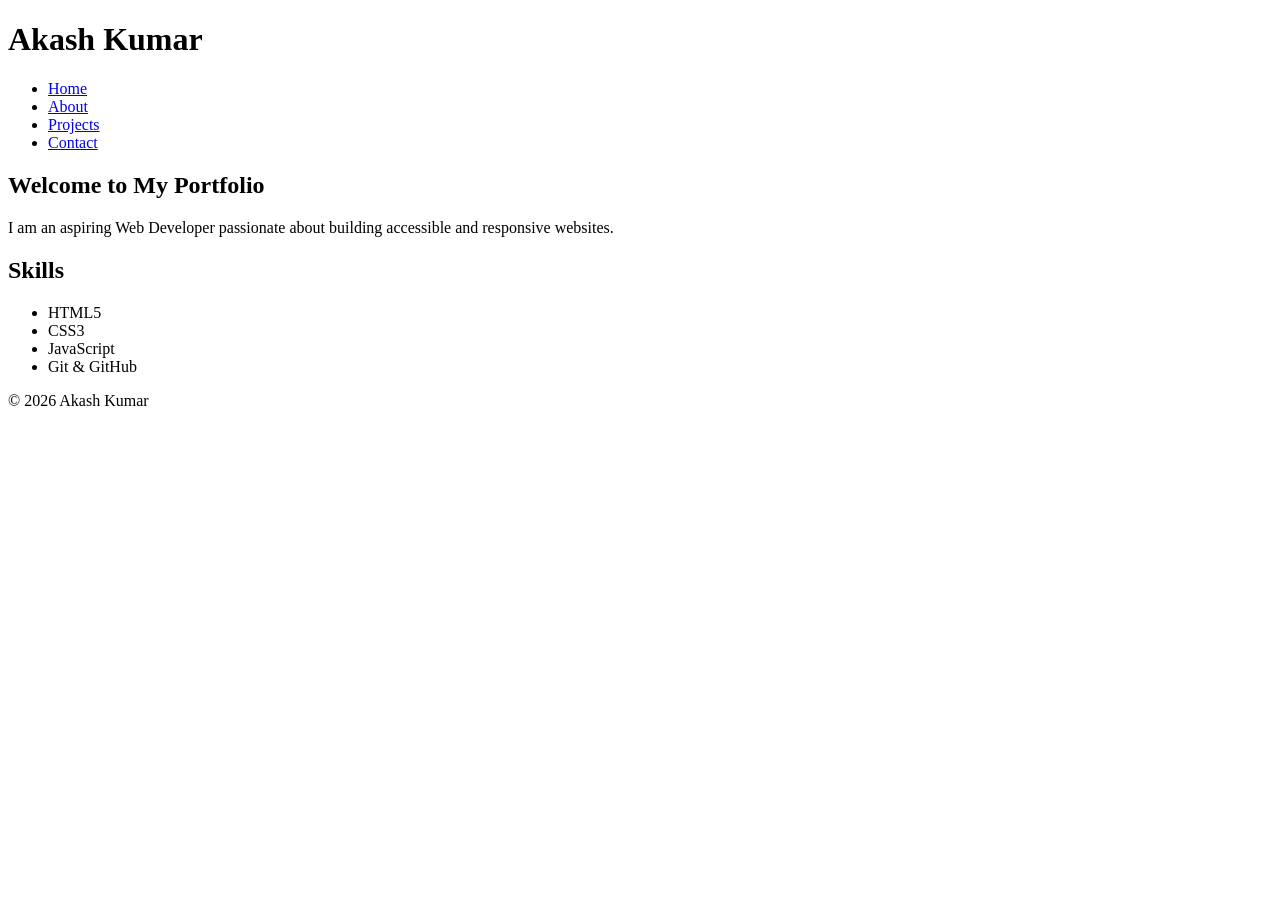
==== index.html @ 490fe960 "Add files via upload" ====
<!DOCTYPE html>
<html lang="en">

<head>
    <meta charset="UTF-8">
    <meta name="viewport" content="width=device-width, initial-scale=1.0">

    <title>Akash Kumar | Web Developer Portfolio</title>

    <meta name="description"
        content="Personal portfolio of Akash Kumar, aspiring Web Developer showcasing projects and skills.">

    <meta name="keywords"
        content="Web Developer, HTML, CSS, JavaScript, Portfolio">

    <meta name="author" content="Akash Kumar">

    <link rel="stylesheet" href="css/style.css">
</head>

<body>

<header>

    <h1>Akash Kumar</h1>

    <nav aria-label="Main Navigation">

        <ul>
            <li><a href="index.html" aria-current="page">Home</a></li>
            <li><a href="about.html">About</a></li>
            <li><a href="projects.html">Projects</a></li>
            <li><a href="contact.html">Contact</a></li>
        </ul>

    </nav>

</header>

<main>

<section aria-labelledby="hero-heading">

<h2 id="hero-heading">Welcome to My Portfolio</h2>

<p>
I am an aspiring Web Developer passionate about building accessible and responsive websites.
</p>

</section>

<section aria-labelledby="skills-heading">

<h2 id="skills-heading">Skills</h2>

<ul>
<li>HTML5</li>
<li>CSS3</li>
<li>JavaScript</li>
<li>Git & GitHub</li>
</ul>

</section>

</main>

<footer>

<p>&copy; 2026 Akash Kumar</p>

</footer>

</body>
</html>
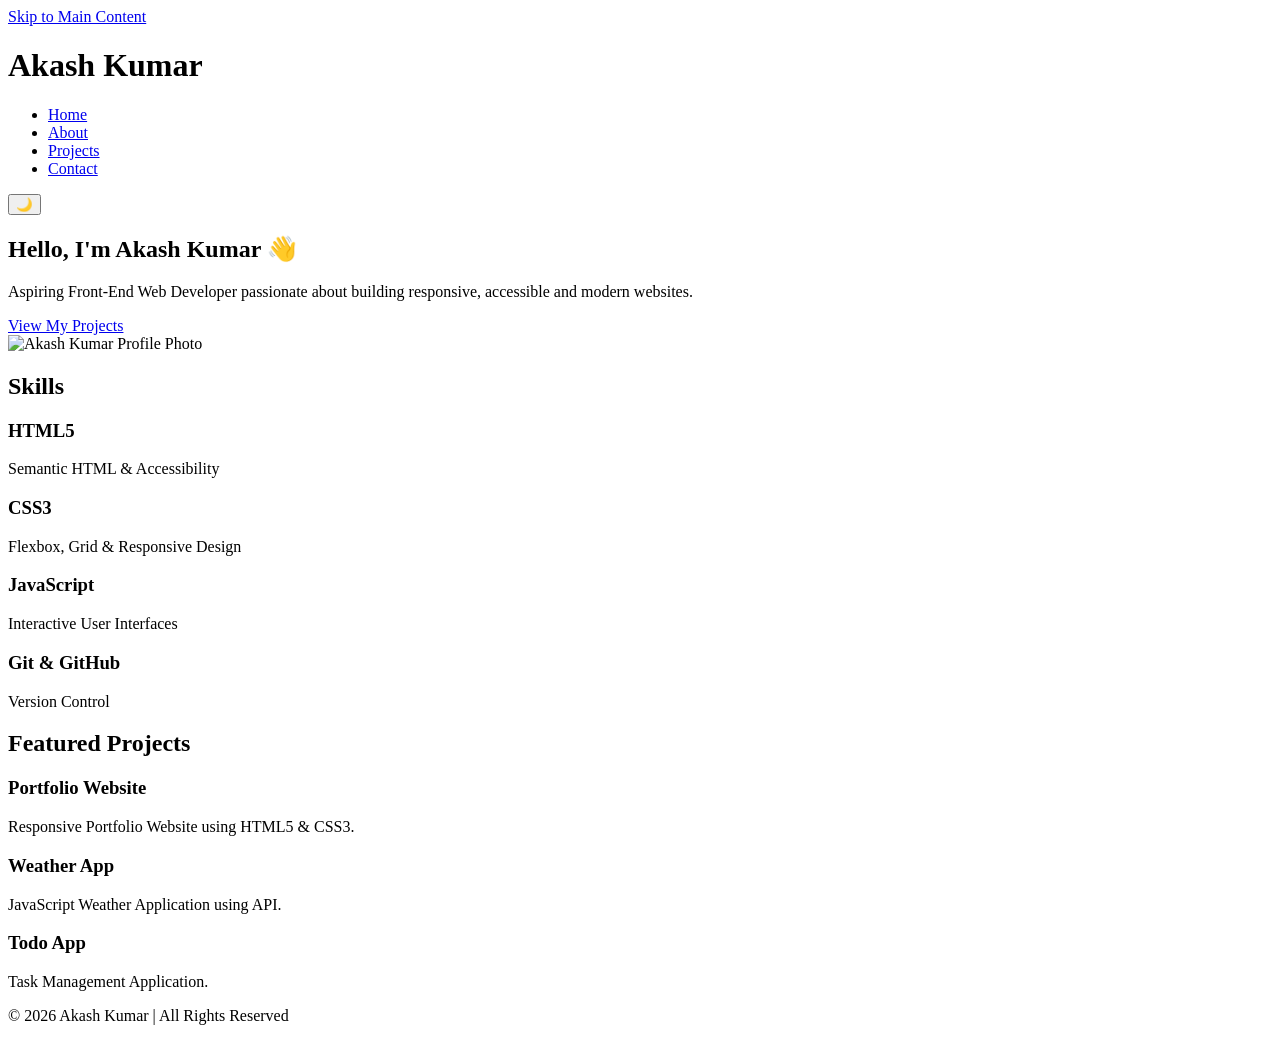
==== commit 142029a6: "Update index.html" ====
--- a/index.html
+++ b/index.html
@@ -1,74 +1,197 @@
 <!DOCTYPE html>
 <html lang="en">
-
 <head>
+    <!-- SEO Meta Tags -->
     <meta charset="UTF-8">
     <meta name="viewport" content="width=device-width, initial-scale=1.0">
-
-    <title>Akash Kumar | Web Developer Portfolio</title>
-
-    <meta name="description"
-        content="Personal portfolio of Akash Kumar, aspiring Web Developer showcasing projects and skills.">
-
-    <meta name="keywords"
-        content="Web Developer, HTML, CSS, JavaScript, Portfolio">
-
+    <meta name="description" content="Akash Kumar - Web Developer Portfolio">
+    <meta name="keywords" content="Portfolio, HTML5, CSS3, JavaScript, Web Developer">
     <meta name="author" content="Akash Kumar">
 
+    <title>Akash Kumar | Portfolio</title>
+
     <link rel="stylesheet" href="css/style.css">
+    <link rel="stylesheet" href="css/responsive.css">
 </head>
 
 <body>
 
+<a class="skip-link" href="#main-content">Skip to Main Content</a>
+
 <header>
 
-    <h1>Akash Kumar</h1>
+    <div class="container">
 
-    <nav aria-label="Main Navigation">
+        <h1 class="logo">Akash Kumar</h1>
 
-        <ul>
-            <li><a href="index.html" aria-current="page">Home</a></li>
-            <li><a href="about.html">About</a></li>
-            <li><a href="projects.html">Projects</a></li>
-            <li><a href="contact.html">Contact</a></li>
-        </ul>
+        <nav aria-label="Main Navigation">
 
-    </nav>
+            <ul class="nav-links">
+
+                <li><a href="index.html" aria-current="page">Home</a></li>
+
+                <li><a href="about.html">About</a></li>
+
+                <li><a href="projects.html">Projects</a></li>
+
+                <li><a href="contact.html">Contact</a></li>
+
+            </ul>
+
+        </nav>
+
+        <button
+        id="theme-toggle"
+        aria-label="Toggle Dark Mode">
+            🌙
+        </button>
+
+    </div>
 
 </header>
 
-<main>
+<main id="main-content">
 
-<section aria-labelledby="hero-heading">
+    <!-- HERO -->
 
-<h2 id="hero-heading">Welcome to My Portfolio</h2>
+    <section class="hero">
 
-<p>
-I am an aspiring Web Developer passionate about building accessible and responsive websites.
-</p>
+        <div class="hero-content">
 
-</section>
+            <h2>Hello, I'm Akash Kumar 👋</h2>
 
-<section aria-labelledby="skills-heading">
+            <p>
 
-<h2 id="skills-heading">Skills</h2>
+                Aspiring Front-End Web Developer passionate about building
+                responsive, accessible and modern websites.
 
-<ul>
-<li>HTML5</li>
-<li>CSS3</li>
-<li>JavaScript</li>
-<li>Git & GitHub</li>
-</ul>
+            </p>
 
-</section>
+            <a href="projects.html" class="btn">
+
+                View My Projects
+
+            </a>
+
+        </div>
+
+        <div class="hero-image">
+
+            <img
+            src="images/profile.jpg"
+            alt="Akash Kumar Profile Photo">
+
+        </div>
+
+    </section>
+
+    <!-- SKILLS -->
+
+    <section>
+
+        <h2>Skills</h2>
+
+        <div class="card-grid">
+
+            <article class="card">
+
+                <h3>HTML5</h3>
+
+                <p>
+                    Semantic HTML & Accessibility
+                </p>
+
+            </article>
+
+            <article class="card">
+
+                <h3>CSS3</h3>
+
+                <p>
+                    Flexbox, Grid & Responsive Design
+                </p>
+
+            </article>
+
+            <article class="card">
+
+                <h3>JavaScript</h3>
+
+                <p>
+                    Interactive User Interfaces
+                </p>
+
+            </article>
+
+            <article class="card">
+
+                <h3>Git & GitHub</h3>
+
+                <p>
+                    Version Control
+                </p>
+
+            </article>
+
+        </div>
+
+    </section>
+
+    <!-- FEATURED PROJECTS -->
+
+    <section>
+
+        <h2>Featured Projects</h2>
+
+        <div class="card-grid">
+
+            <article class="card">
+
+                <h3>Portfolio Website</h3>
+
+                <p>
+                    Responsive Portfolio Website using HTML5 & CSS3.
+                </p>
+
+            </article>
+
+            <article class="card">
+
+                <h3>Weather App</h3>
+
+                <p>
+                    JavaScript Weather Application using API.
+                </p>
+
+            </article>
+
+            <article class="card">
+
+                <h3>Todo App</h3>
+
+                <p>
+                    Task Management Application.
+                </p>
+
+            </article>
+
+        </div>
+
+    </section>
 
 </main>
 
 <footer>
 
-<p>&copy; 2026 Akash Kumar</p>
+    <p>
+
+        © 2026 Akash Kumar | All Rights Reserved
+
+    </p>
 
 </footer>
 
+<script src="js/theme.js"></script>
+
 </body>
-</html>+</html>
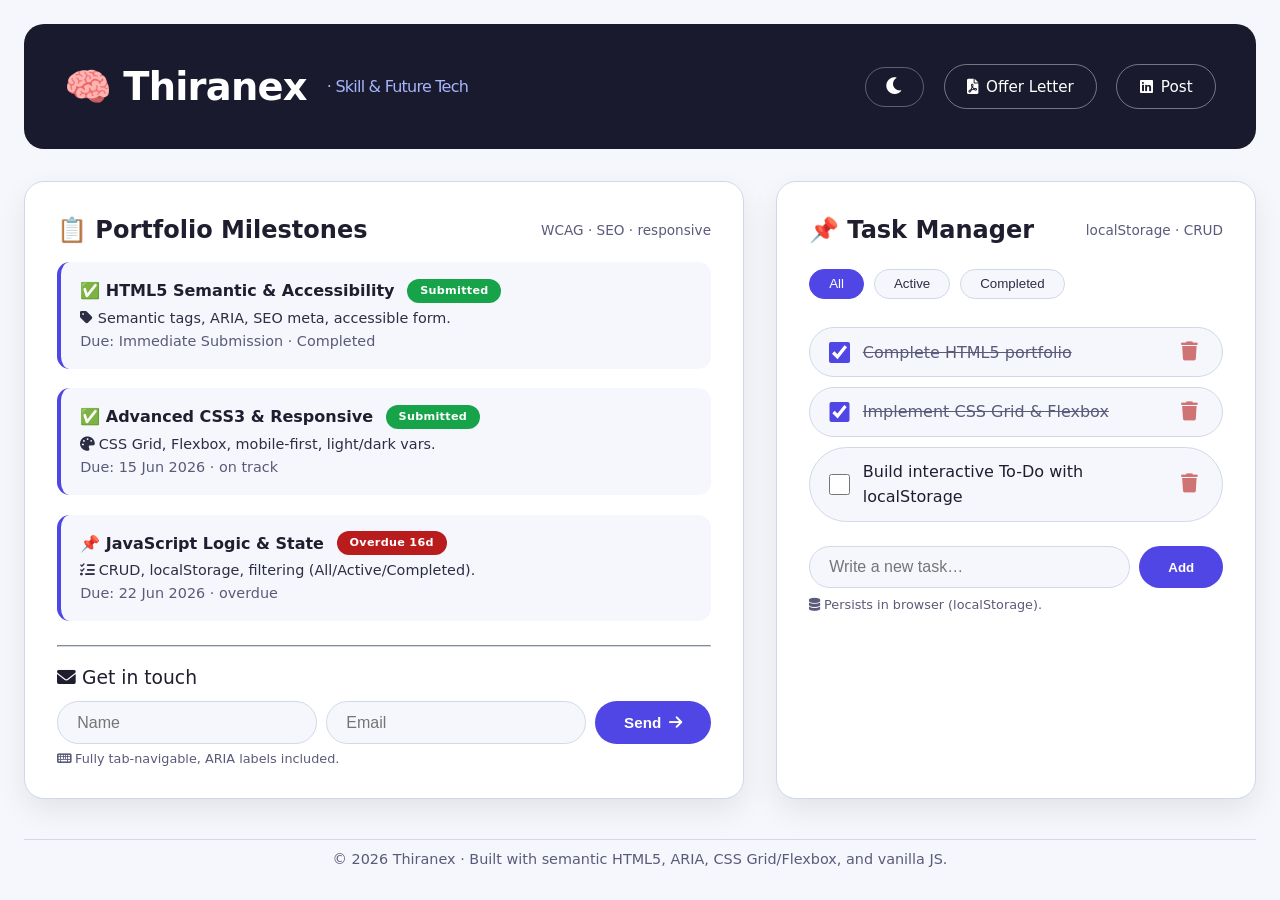
==== commit 8cfede88: "Update index.html" ====
--- a/index.html
+++ b/index.html
@@ -1,197 +1,668 @@
 <!DOCTYPE html>
 <html lang="en">
 <head>
-    <!-- SEO Meta Tags -->
-    <meta charset="UTF-8">
-    <meta name="viewport" content="width=device-width, initial-scale=1.0">
-    <meta name="description" content="Akash Kumar - Web Developer Portfolio">
-    <meta name="keywords" content="Portfolio, HTML5, CSS3, JavaScript, Web Developer">
-    <meta name="author" content="Akash Kumar">
-
-    <title>Akash Kumar | Portfolio</title>
-
-    <link rel="stylesheet" href="css/style.css">
-    <link rel="stylesheet" href="css/responsive.css">
+  <meta charset="UTF-8">
+  <meta name="viewport" content="width=device-width, initial-scale=1.0">
+  <title>Thiranex · Portfolio & Task Manager</title>
+  
+  <!-- SEO & Accessibility Meta -->
+  <meta name="description" content="Full-stack portfolio & task manager built for Thiranex internship. Semantic HTML5, WCAG accessible, responsive CSS3, and interactive JS with localStorage.">
+  <meta name="theme-color" content="#1a1a2e">
+  <link rel="icon" href="data:image/svg+xml,<svg xmlns='http://www.w3.org/2000/svg' viewBox='0 0 100 100'><text y='.9em' font-size='90'>🧠</text></svg>">
+  
+  <!-- Font & Icons (optional but clean) -->
+  <link rel="stylesheet" href="https://cdnjs.cloudflare.com/ajax/libs/font-awesome/6.0.0-beta3/css/all.min.css">
+  
+  <style>
+    /* ---------- CSS Variables (light/dark) ---------- */
+    :root {
+      --bg-page: #f5f7fc;
+      --bg-card: #ffffff;
+      --bg-header: #1a1a2e;
+      --text-primary: #1e1e2f;
+      --text-secondary: #2d2d44;
+      --text-muted: #5a5a7a;
+      --accent: #4f46e5;
+      --accent-soft: #e0e7ff;
+      --border: #d1d9e6;
+      --shadow: 0 12px 30px rgba(0,0,0,0.08);
+      --radius: 1.25rem;
+      --transition: 0.25s ease;
+      --font: 'Segoe UI', system-ui, -apple-system, sans-serif;
+    }
+
+    [data-theme="dark"] {
+      --bg-page: #0f0f1a;
+      --bg-card: #1b1b2e;
+      --bg-header: #0b0b16;
+      --text-primary: #ececf5;
+      --text-secondary: #c8c8e0;
+      --text-muted: #9898b8;
+      --accent: #7c7aff;
+      --accent-soft: #2d2d5e;
+      --border: #3a3a5a;
+      --shadow: 0 12px 30px rgba(0,0,0,0.6);
+    }
+
+    /* ---------- Reset & Base ---------- */
+    * {
+      margin: 0;
+      padding: 0;
+      box-sizing: border-box;
+    }
+    body {
+      font-family: var(--font);
+      background: var(--bg-page);
+      color: var(--text-primary);
+      line-height: 1.6;
+      padding: 1.5rem;
+      transition: background var(--transition), color var(--transition);
+      min-height: 100vh;
+      display: flex;
+      flex-direction: column;
+      align-items: center;
+    }
+
+    /* ---------- Layout Grid (CSS Grid) ---------- */
+    .app-wrapper {
+      max-width: 1300px;
+      width: 100%;
+      display: grid;
+      grid-template-columns: 1fr;
+      gap: 2rem;
+      animation: fadeIn 0.6s ease;
+    }
+
+    @media (min-width: 900px) {
+      .app-wrapper {
+        grid-template-columns: 3fr 2fr;
+      }
+    }
+
+    /* ---------- Cards ---------- */
+    .card {
+      background: var(--bg-card);
+      border-radius: var(--radius);
+      padding: 1.8rem 2rem;
+      box-shadow: var(--shadow);
+      border: 1px solid var(--border);
+      transition: background var(--transition), border var(--transition), box-shadow var(--transition);
+    }
+
+    /* ---------- Header / Hero ---------- */
+    .hero {
+      grid-column: 1 / -1;
+      background: var(--bg-header);
+      color: white;
+      border-radius: var(--radius);
+      padding: 2rem 2.5rem;
+      display: flex;
+      flex-wrap: wrap;
+      justify-content: space-between;
+      align-items: center;
+      border: none;
+    }
+    .hero h1 {
+      font-size: 2.4rem;
+      font-weight: 600;
+      letter-spacing: -0.02em;
+      display: flex;
+      align-items: center;
+      gap: 0.75rem;
+    }
+    .hero h1 small {
+      font-size: 1rem;
+      font-weight: 400;
+      color: #a5b4fc;
+      margin-left: 0.5rem;
+    }
+    .hero-actions {
+      display: flex;
+      gap: 1.2rem;
+      align-items: center;
+      flex-wrap: wrap;
+    }
+    .btn {
+      background: var(--accent);
+      border: none;
+      color: white;
+      padding: 0.6rem 1.4rem;
+      border-radius: 3rem;
+      font-weight: 500;
+      cursor: pointer;
+      transition: 0.2s;
+      display: inline-flex;
+      align-items: center;
+      gap: 0.5rem;
+      border: 1px solid transparent;
+      font-size: 0.95rem;
+      text-decoration: none;
+    }
+    .btn-outline {
+      background: transparent;
+      border-color: rgba(255,255,255,0.4);
+      color: white;
+    }
+    .btn-outline:hover {
+      background: rgba(255,255,255,0.08);
+      border-color: white;
+    }
+    .btn:hover {
+      transform: scale(1.02);
+      filter: brightness(1.1);
+    }
+    .btn-dark-toggle {
+      background: transparent;
+      border: 1px solid rgba(255,255,255,0.3);
+      color: white;
+      border-radius: 3rem;
+      padding: 0.5rem 1.2rem;
+      font-size: 1.2rem;
+      cursor: pointer;
+      transition: 0.2s;
+    }
+    .btn-dark-toggle:hover {
+      background: rgba(255,255,255,0.1);
+    }
+
+    /* ---------- Task list (semantic) ---------- */
+    .task-filters {
+      display: flex;
+      gap: 0.6rem;
+      flex-wrap: wrap;
+      margin: 1.2rem 0 1.8rem 0;
+    }
+    .task-filters button {
+      background: var(--bg-page);
+      border: 1px solid var(--border);
+      padding: 0.4rem 1.2rem;
+      border-radius: 3rem;
+      font-weight: 500;
+      cursor: pointer;
+      color: var(--text-secondary);
+      transition: 0.15s;
+    }
+    .task-filters button.active {
+      background: var(--accent);
+      color: white;
+      border-color: var(--accent);
+    }
+    .task-filters button:focus-visible {
+      outline: 3px solid var(--accent);
+      outline-offset: 2px;
+    }
+
+    .task-list {
+      list-style: none;
+      padding: 0;
+      margin: 0 0 1.5rem 0;
+      display: flex;
+      flex-direction: column;
+      gap: 0.6rem;
+    }
+    .task-item {
+      display: flex;
+      align-items: center;
+      gap: 0.8rem;
+      background: var(--bg-page);
+      padding: 0.7rem 1.2rem;
+      border-radius: 3rem;
+      border: 1px solid var(--border);
+      transition: 0.15s;
+    }
+    .task-item input[type="checkbox"] {
+      width: 1.3rem;
+      height: 1.3rem;
+      accent-color: var(--accent);
+      cursor: pointer;
+    }
+    .task-item .task-text {
+      flex: 1;
+      font-weight: 450;
+      word-break: break-word;
+    }
+    .task-item .task-text.completed {
+      text-decoration: line-through;
+      color: var(--text-muted);
+    }
+    .task-item .delete-btn {
+      background: transparent;
+      border: none;
+      color: #b91c1c;
+      font-size: 1.2rem;
+      cursor: pointer;
+      padding: 0 0.3rem;
+      opacity: 0.6;
+      transition: 0.15s;
+    }
+    .task-item .delete-btn:hover {
+      opacity: 1;
+      transform: scale(1.1);
+    }
+    .add-task-form {
+      display: flex;
+      gap: 0.6rem;
+      flex-wrap: wrap;
+      margin-top: 0.5rem;
+    }
+    .add-task-form input {
+      flex: 1;
+      min-width: 180px;
+      padding: 0.7rem 1.2rem;
+      border-radius: 3rem;
+      border: 1px solid var(--border);
+      background: var(--bg-page);
+      color: var(--text-primary);
+      font-size: 1rem;
+    }
+    .add-task-form input:focus {
+      outline: 2px solid var(--accent);
+      outline-offset: 2px;
+    }
+    .add-task-form button {
+      background: var(--accent);
+      border: none;
+      color: white;
+      padding: 0.7rem 1.8rem;
+      border-radius: 3rem;
+      font-weight: 600;
+      cursor: pointer;
+      transition: 0.15s;
+    }
+
+    /* ---------- Internship tasks (completed) ---------- */
+    .completion-grid {
+      display: flex;
+      flex-direction: column;
+      gap: 1.2rem;
+      margin-top: 0.8rem;
+    }
+    .completion-item {
+      border-left: 4px solid var(--accent);
+      padding-left: 1.2rem;
+      background: var(--bg-page);
+      border-radius: 0.8rem;
+      padding: 1rem 1.2rem;
+      transition: 0.15s;
+    }
+    .completion-item h4 {
+      display: flex;
+      gap: 0.8rem;
+      align-items: center;
+      flex-wrap: wrap;
+      margin-bottom: 0.2rem;
+    }
+    .badge {
+      background: var(--accent);
+      color: white;
+      font-size: 0.7rem;
+      font-weight: 600;
+      padding: 0.2rem 0.8rem;
+      border-radius: 3rem;
+      letter-spacing: 0.3px;
+    }
+    .badge-ok {
+      background: #16a34a;
+    }
+    .badge-overdue {
+      background: #b91c1c;
+    }
+
+    /* ---------- Footer ---------- */
+    .footer-note {
+      grid-column: 1 / -1;
+      text-align: center;
+      color: var(--text-muted);
+      font-size: 0.9rem;
+      padding-top: 0.5rem;
+      border-top: 1px solid var(--border);
+      margin-top: 0.5rem;
+    }
+
+    /* ---------- Utilities ---------- */
+    .flex-between {
+      display: flex;
+      justify-content: space-between;
+      align-items: center;
+      flex-wrap: wrap;
+    }
+    .mt-1 { margin-top: 1rem; }
+    .mb-1 { margin-bottom: 0.8rem; }
+    .sr-only {
+      position: absolute; width: 1px; height: 1px; padding: 0; margin: -1px;
+      overflow: hidden; clip: rect(0,0,0,0); border: 0;
+    }
+
+    @keyframes fadeIn { from { opacity: 0; transform: translateY(10px); } to { opacity: 1; transform: translateY(0); } }
+
+    /* ---------- Responsive (mobile-first) ---------- */
+    @media (max-width: 600px) {
+      .hero { flex-direction: column; align-items: start; gap: 1rem; }
+      .hero h1 { font-size: 1.8rem; flex-wrap: wrap; }
+      .card { padding: 1.2rem; }
+      .task-item { flex-wrap: wrap; }
+    }
+  </style>
 </head>
-
 <body>
-
-<a class="skip-link" href="#main-content">Skip to Main Content</a>
-
-<header>
-
-    <div class="container">
-
-        <h1 class="logo">Akash Kumar</h1>
-
-        <nav aria-label="Main Navigation">
-
-            <ul class="nav-links">
-
-                <li><a href="index.html" aria-current="page">Home</a></li>
-
-                <li><a href="about.html">About</a></li>
-
-                <li><a href="projects.html">Projects</a></li>
-
-                <li><a href="contact.html">Contact</a></li>
-
-            </ul>
-
-        </nav>
-
-        <button
-        id="theme-toggle"
-        aria-label="Toggle Dark Mode">
-            🌙
+  <div class="app-wrapper" role="main">
+
+    <!-- ===== HEADER ===== -->
+    <header class="hero" role="banner" aria-label="Main header">
+      <h1>
+        <span role="img" aria-hidden="true">🧠</span> Thiranex
+        <small>· Skill &amp; Future Tech</small>
+      </h1>
+      <div class="hero-actions">
+        <button class="btn-dark-toggle" id="themeToggle" aria-label="Toggle dark mode" title="Switch theme">
+          <i class="fas fa-moon" aria-hidden="true"></i>
         </button>
-
-    </div>
-
-</header>
-
-<main id="main-content">
-
-    <!-- HERO -->
-
-    <section class="hero">
-
-        <div class="hero-content">
-
-            <h2>Hello, I'm Akash Kumar 👋</h2>
-
-            <p>
-
-                Aspiring Front-End Web Developer passionate about building
-                responsive, accessible and modern websites.
-
-            </p>
-
-            <a href="projects.html" class="btn">
-
-                View My Projects
-
-            </a>
-
-        </div>
-
-        <div class="hero-image">
-
-            <img
-            src="images/profile.jpg"
-            alt="Akash Kumar Profile Photo">
-
-        </div>
-
+        <a href="#" class="btn btn-outline" aria-label="Download offer letter (simulated)">
+          <i class="fas fa-file-pdf" aria-hidden="true"></i> Offer Letter
+        </a>
+        <a href="#" class="btn btn-outline" aria-label="Share on LinkedIn (simulated)">
+          <i class="fab fa-linkedin" aria-hidden="true"></i> Post
+        </a>
+      </div>
+    </header>
+
+    <!-- ===== LEFT COLUMN: Portfolio Tasks (Internship) ===== -->
+    <section class="card" aria-labelledby="portfolio-heading">
+      <h2 id="portfolio-heading" class="flex-between">
+        <span>📋 Portfolio Milestones</span>
+        <span style="font-size:0.85rem; font-weight:400; color:var(--text-muted);">WCAG · SEO · responsive</span>
+      </h2>
+
+      <div class="completion-grid">
+        <!-- Task 1 -->
+        <article class="completion-item" aria-label="HTML5 Semantic Structure completed">
+          <h4>
+            <span>✅ HTML5 Semantic &amp; Accessibility</span>
+            <span class="badge badge-ok">Submitted</span>
+          </h4>
+          <p style="font-size:0.9rem; color:var(--text-secondary);">
+            <i class="fas fa-tag" aria-hidden="true"></i> Semantic tags, ARIA, SEO meta, accessible form.
+            <br><span style="color:var(--text-muted);">Due: Immediate Submission · Completed</span>
+          </p>
+        </article>
+
+        <!-- Task 2 -->
+        <article class="completion-item" aria-label="Advanced CSS3 completed">
+          <h4>
+            <span>✅ Advanced CSS3 &amp; Responsive</span>
+            <span class="badge badge-ok">Submitted</span>
+          </h4>
+          <p style="font-size:0.9rem; color:var(--text-secondary);">
+            <i class="fas fa-palette" aria-hidden="true"></i> CSS Grid, Flexbox, mobile-first, light/dark vars.
+            <br><span style="color:var(--text-muted);">Due: 15 Jun 2026 · on track</span>
+          </p>
+        </article>
+
+        <!-- Task 3 -->
+        <article class="completion-item" aria-label="JavaScript Task Manager">
+          <h4>
+            <span>📌 JavaScript Logic &amp; State</span>
+            <span class="badge badge-overdue">Overdue 16d</span>
+          </h4>
+          <p style="font-size:0.9rem; color:var(--text-secondary);">
+            <i class="fas fa-tasks" aria-hidden="true"></i> CRUD, localStorage, filtering (All/Active/Completed).
+            <br><span style="color:var(--text-muted);">Due: 22 Jun 2026 · overdue</span>
+          </p>
+        </article>
+      </div>
+
+      <!-- Accessible contact form (semantic) -->
+      <hr style="border-color:var(--border); margin:1.5rem 0 1rem 0;">
+      <h3 id="contact-heading" style="font-weight:500; margin-bottom:0.5rem;"><i class="fas fa-envelope" aria-hidden="true"></i> Get in touch</h3>
+      <form aria-labelledby="contact-heading" class="add-task-form" style="margin-top:0.2rem;" novalidate>
+        <label for="contactName" class="sr-only">Your name</label>
+        <input type="text" id="contactName" placeholder="Name" aria-required="true" required>
+        <label for="contactEmail" class="sr-only">Email address</label>
+        <input type="email" id="contactEmail" placeholder="Email" aria-required="true" required>
+        <button type="submit" class="btn" aria-label="Send message">Send <i class="fas fa-arrow-right" aria-hidden="true"></i></button>
+      </form>
+      <p style="font-size:0.8rem; color:var(--text-muted); margin-top:0.3rem;"><i class="fas fa-keyboard" aria-hidden="true"></i> Fully tab-navigable, ARIA labels included.</p>
     </section>
 
-    <!-- SKILLS -->
-
-    <section>
-
-        <h2>Skills</h2>
-
-        <div class="card-grid">
-
-            <article class="card">
-
-                <h3>HTML5</h3>
-
-                <p>
-                    Semantic HTML & Accessibility
-                </p>
-
-            </article>
-
-            <article class="card">
-
-                <h3>CSS3</h3>
-
-                <p>
-                    Flexbox, Grid & Responsive Design
-                </p>
-
-            </article>
-
-            <article class="card">
-
-                <h3>JavaScript</h3>
-
-                <p>
-                    Interactive User Interfaces
-                </p>
-
-            </article>
-
-            <article class="card">
-
-                <h3>Git & GitHub</h3>
-
-                <p>
-                    Version Control
-                </p>
-
-            </article>
-
-        </div>
-
+    <!-- ===== RIGHT COLUMN: Todo Manager (JS) ===== -->
+    <section class="card" aria-labelledby="todo-heading">
+      <h2 id="todo-heading" class="flex-between">
+        <span>📌 Task Manager</span>
+        <span style="font-size:0.85rem; font-weight:400; color:var(--text-muted);">localStorage · CRUD</span>
+      </h2>
+
+      <!-- Filters (All / Active / Completed) -->
+      <div class="task-filters" role="group" aria-label="Task filters">
+        <button class="active" data-filter="all" aria-pressed="true">All</button>
+        <button data-filter="active" aria-pressed="false">Active</button>
+        <button data-filter="completed" aria-pressed="false">Completed</button>
+      </div>
+
+      <!-- Task list (dynamic) -->
+      <ul class="task-list" id="taskList" role="list" aria-label="Task list">
+        <!-- JS will populate -->
+      </ul>
+
+      <!-- Add task form -->
+      <form class="add-task-form" id="addTaskForm" aria-label="Add new task">
+        <label for="taskInput" class="sr-only">New task description</label>
+        <input type="text" id="taskInput" placeholder="Write a new task…" autocomplete="off" required>
+        <button type="submit" aria-label="Add task">Add</button>
+      </form>
+      <p style="font-size:0.8rem; color:var(--text-muted); margin-top:0.4rem;">
+        <i class="fas fa-database" aria-hidden="true"></i> Persists in browser (localStorage).
+      </p>
     </section>
 
-    <!-- FEATURED PROJECTS -->
-
-    <section>
-
-        <h2>Featured Projects</h2>
-
-        <div class="card-grid">
-
-            <article class="card">
-
-                <h3>Portfolio Website</h3>
-
-                <p>
-                    Responsive Portfolio Website using HTML5 & CSS3.
-                </p>
-
-            </article>
-
-            <article class="card">
-
-                <h3>Weather App</h3>
-
-                <p>
-                    JavaScript Weather Application using API.
-                </p>
-
-            </article>
-
-            <article class="card">
-
-                <h3>Todo App</h3>
-
-                <p>
-                    Task Management Application.
-                </p>
-
-            </article>
-
-        </div>
-
-    </section>
-
-</main>
-
-<footer>
-
-    <p>
-
-        © 2026 Akash Kumar | All Rights Reserved
-
-    </p>
-
-</footer>
-
-<script src="js/theme.js"></script>
-
+    <!-- ===== FOOTER ===== -->
+    <footer class="footer-note" role="contentinfo">
+      <p>© 2026 Thiranex · Built with semantic HTML5, ARIA, CSS Grid/Flexbox, and vanilla JS.</p>
+    </footer>
+  </div>
+
+  <script>
+    (function() {
+      "use strict";
+
+      // ---------- THEME TOGGLE (light/dark) ----------
+      const themeToggle = document.getElementById('themeToggle');
+      const html = document.documentElement;
+      // check stored theme
+      const storedTheme = localStorage.getItem('thiranex-theme');
+      if (storedTheme) {
+        html.setAttribute('data-theme', storedTheme);
+        updateThemeIcon(storedTheme);
+      } else if (window.matchMedia && window.matchMedia('(prefers-color-scheme: dark)').matches) {
+        html.setAttribute('data-theme', 'dark');
+        localStorage.setItem('thiranex-theme', 'dark');
+        updateThemeIcon('dark');
+      } else {
+        html.setAttribute('data-theme', 'light');
+        localStorage.setItem('thiranex-theme', 'light');
+        updateThemeIcon('light');
+      }
+
+      function updateThemeIcon(theme) {
+        if (theme === 'dark') {
+          themeToggle.innerHTML = '<i class="fas fa-sun" aria-hidden="true"></i>';
+        } else {
+          themeToggle.innerHTML = '<i class="fas fa-moon" aria-hidden="true"></i>';
+        }
+      }
+
+      themeToggle.addEventListener('click', function() {
+        const current = html.getAttribute('data-theme');
+        const next = current === 'dark' ? 'light' : 'dark';
+        html.setAttribute('data-theme', next);
+        localStorage.setItem('thiranex-theme', next);
+        updateThemeIcon(next);
+      });
+
+      // ---------- TASK MANAGER (CRUD + localStorage + filtering) ----------
+      const taskListEl = document.getElementById('taskList');
+      const addForm = document.getElementById('addTaskForm');
+      const taskInput = document.getElementById('taskInput');
+      const filterButtons = document.querySelectorAll('.task-filters button');
+
+      let tasks = [];
+      let currentFilter = 'all'; // 'all', 'active', 'completed'
+
+      // Load from localStorage
+      function loadTasks() {
+        const stored = localStorage.getItem('thiranex-tasks');
+        if (stored) {
+          try {
+            tasks = JSON.parse(stored);
+          } catch(e) { tasks = []; }
+        } else {
+          // seed with sample tasks
+          tasks = [
+            { id: '1', text: 'Complete HTML5 portfolio', completed: true },
+            { id: '2', text: 'Implement CSS Grid & Flexbox', completed: true },
+            { id: '3', text: 'Build interactive To-Do with localStorage', completed: false },
+          ];
+        }
+        // ensure each task has an id (migrate)
+        tasks = tasks.map(t => ({ ...t, id: t.id || String(Math.random() + Date.now()) }));
+        saveTasks();
+      }
+
+      function saveTasks() {
+        localStorage.setItem('thiranex-tasks', JSON.stringify(tasks));
+        render();
+      }
+
+      // Render tasks based on filter
+      function render() {
+        const filtered = tasks.filter(task => {
+          if (currentFilter === 'all') return true;
+          if (currentFilter === 'active') return !task.completed;
+          if (currentFilter === 'completed') return task.completed;
+          return true;
+        });
+
+        if (filtered.length === 0) {
+          taskListEl.innerHTML = `<li class="task-item" style="justify-content:center; color:var(--text-muted); opacity:0.7; border-style:dashed;">
+            <span>✨ No tasks here</span>
+          </li>`;
+          return;
+        }
+
+        taskListEl.innerHTML = filtered.map(task => `
+          <li class="task-item" role="listitem" data-id="${task.id}">
+            <input type="checkbox" ${task.completed ? 'checked' : ''} aria-label="Toggle task completion">
+            <span class="task-text ${task.completed ? 'completed' : ''}">${escapeHTML(task.text)}</span>
+            <button class="delete-btn" aria-label="Delete task" title="Delete task">
+              <i class="fas fa-trash" aria-hidden="true"></i>
+            </button>
+          </li>
+        `).join('');
+
+        // attach delegated events (event listeners on container)
+      }
+
+      // Helper: escape HTML to prevent XSS
+      function escapeHTML(str) {
+        const div = document.createElement('div');
+        div.textContent = str;
+        return div.innerHTML;
+      }
+
+      // ----- event delegation on taskList (for checkbox + delete) -----
+      taskListEl.addEventListener('change', function(e) {
+        const checkbox = e.target.closest('input[type="checkbox"]');
+        if (!checkbox) return;
+        const li = checkbox.closest('.task-item');
+        if (!li) return;
+        const id = li.dataset.id;
+        const task = tasks.find(t => t.id === id);
+        if (task) {
+          task.completed = checkbox.checked;
+          saveTasks();
+          // update filter button pressed state (optional)
+        }
+      });
+
+      taskListEl.addEventListener('click', function(e) {
+        const deleteBtn = e.target.closest('.delete-btn');
+        if (!deleteBtn) return;
+        const li = deleteBtn.closest('.task-item');
+        if (!li) return;
+        const id = li.dataset.id;
+        tasks = tasks.filter(t => t.id !== id);
+        saveTasks();
+      });
+
+      // Add task
+      addForm.addEventListener('submit', function(e) {
+        e.preventDefault();
+        const text = taskInput.value.trim();
+        if (!text) return;
+        const newTask = {
+          id: String(Date.now() + Math.random()),
+          text: text,
+          completed: false
+        };
+        tasks.push(newTask);
+        saveTasks();
+        taskInput.value = '';
+        taskInput.focus();
+        // if filter is 'completed', switch to 'all' to see new task
+        if (currentFilter === 'completed') {
+          setFilter('all');
+        } else {
+          render();
+        }
+      });
+
+      // Filtering
+      function setFilter(filter) {
+        currentFilter = filter;
+        filterButtons.forEach(btn => {
+          const f = btn.dataset.filter;
+          const isActive = f === filter;
+          btn.classList.toggle('active', isActive);
+          btn.setAttribute('aria-pressed', isActive ? 'true' : 'false');
+        });
+        render();
+      }
+
+      filterButtons.forEach(btn => {
+        btn.addEventListener('click', function() {
+          const filter = this.dataset.filter;
+          setFilter(filter);
+        });
+      });
+
+      // initialise
+      loadTasks();
+      setFilter('all');
+
+      // also re-render on any external update (like localStorage changes from other tabs)
+      window.addEventListener('storage', function(e) {
+        if (e.key === 'thiranex-tasks') {
+          loadTasks();
+          setFilter(currentFilter);
+        }
+      });
+
+      // ---------- Contact form (ARIA demo) ----------
+      const contactForm = document.querySelector('form[aria-labelledby="contact-heading"]');
+      if (contactForm) {
+        contactForm.addEventListener('submit', function(e) {
+          e.preventDefault();
+          const name = document.getElementById('contactName').value.trim();
+          const email = document.getElementById('contactEmail').value.trim();
+          if (!name || !email) {
+            alert('Please fill in both name and email.');
+            return;
+          }
+          alert(`Thank you, ${name}! (demo submission)`);
+          this.reset();
+        });
+      }
+
+    })();
+  </script>
 </body>
 </html>
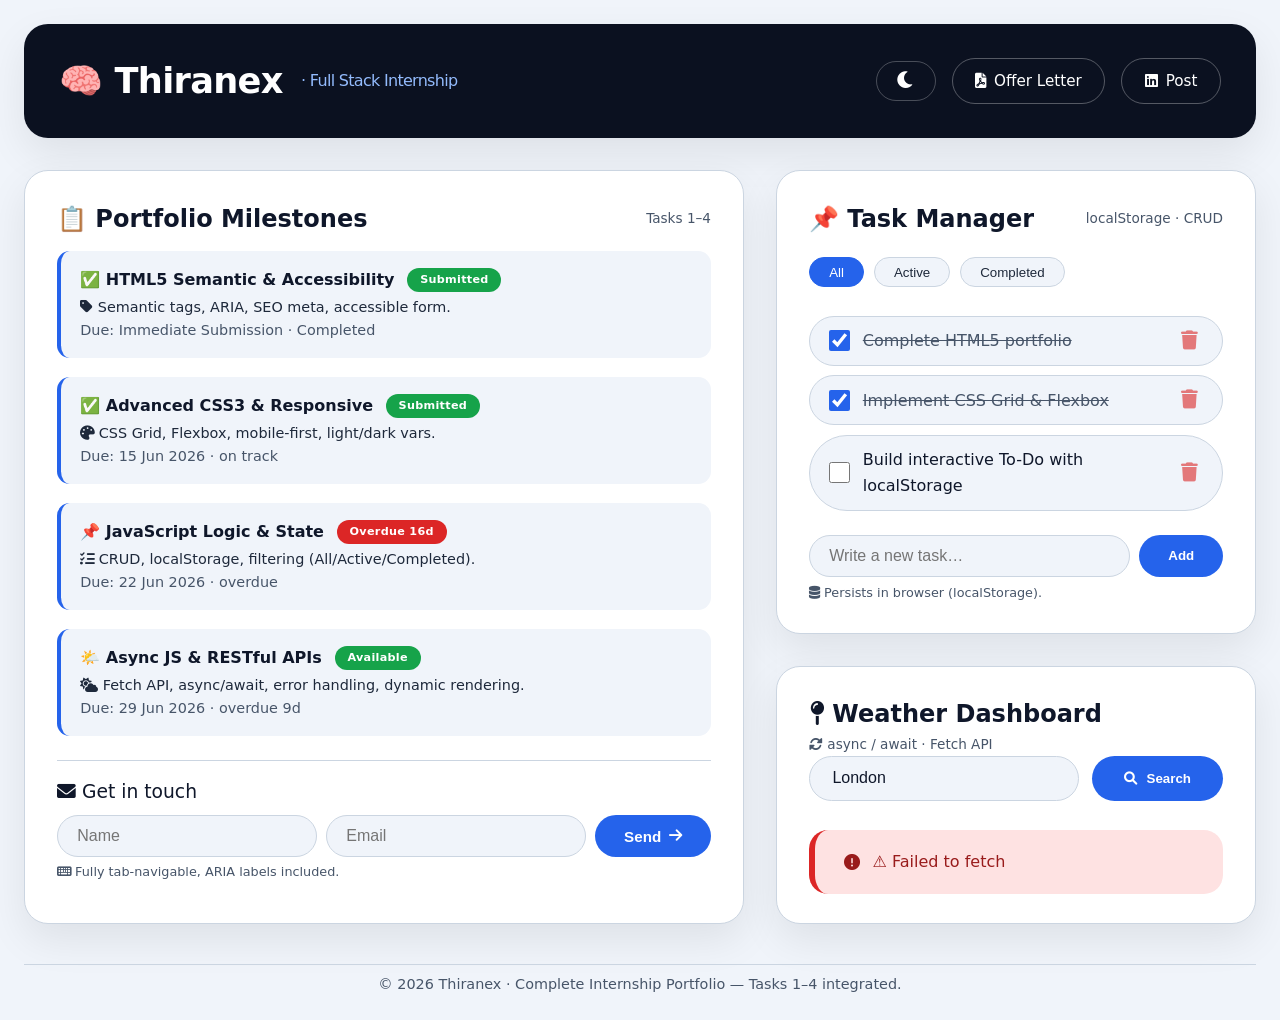
==== commit dece0aff: "Update index.html" ====
--- a/index.html
+++ b/index.html
@@ -1,668 +1,1087 @@
 <!DOCTYPE html>
 <html lang="en">
 <head>
-  <meta charset="UTF-8">
-  <meta name="viewport" content="width=device-width, initial-scale=1.0">
-  <title>Thiranex · Portfolio & Task Manager</title>
-  
-  <!-- SEO & Accessibility Meta -->
-  <meta name="description" content="Full-stack portfolio & task manager built for Thiranex internship. Semantic HTML5, WCAG accessible, responsive CSS3, and interactive JS with localStorage.">
-  <meta name="theme-color" content="#1a1a2e">
-  <link rel="icon" href="data:image/svg+xml,<svg xmlns='http://www.w3.org/2000/svg' viewBox='0 0 100 100'><text y='.9em' font-size='90'>🧠</text></svg>">
-  
-  <!-- Font & Icons (optional but clean) -->
-  <link rel="stylesheet" href="https://cdnjs.cloudflare.com/ajax/libs/font-awesome/6.0.0-beta3/css/all.min.css">
-  
-  <style>
-    /* ---------- CSS Variables (light/dark) ---------- */
-    :root {
-      --bg-page: #f5f7fc;
-      --bg-card: #ffffff;
-      --bg-header: #1a1a2e;
-      --text-primary: #1e1e2f;
-      --text-secondary: #2d2d44;
-      --text-muted: #5a5a7a;
-      --accent: #4f46e5;
-      --accent-soft: #e0e7ff;
-      --border: #d1d9e6;
-      --shadow: 0 12px 30px rgba(0,0,0,0.08);
-      --radius: 1.25rem;
-      --transition: 0.25s ease;
-      --font: 'Segoe UI', system-ui, -apple-system, sans-serif;
-    }
-
-    [data-theme="dark"] {
-      --bg-page: #0f0f1a;
-      --bg-card: #1b1b2e;
-      --bg-header: #0b0b16;
-      --text-primary: #ececf5;
-      --text-secondary: #c8c8e0;
-      --text-muted: #9898b8;
-      --accent: #7c7aff;
-      --accent-soft: #2d2d5e;
-      --border: #3a3a5a;
-      --shadow: 0 12px 30px rgba(0,0,0,0.6);
-    }
-
-    /* ---------- Reset & Base ---------- */
-    * {
-      margin: 0;
-      padding: 0;
-      box-sizing: border-box;
-    }
-    body {
-      font-family: var(--font);
-      background: var(--bg-page);
-      color: var(--text-primary);
-      line-height: 1.6;
-      padding: 1.5rem;
-      transition: background var(--transition), color var(--transition);
-      min-height: 100vh;
-      display: flex;
-      flex-direction: column;
-      align-items: center;
-    }
-
-    /* ---------- Layout Grid (CSS Grid) ---------- */
-    .app-wrapper {
-      max-width: 1300px;
-      width: 100%;
-      display: grid;
-      grid-template-columns: 1fr;
-      gap: 2rem;
-      animation: fadeIn 0.6s ease;
-    }
-
-    @media (min-width: 900px) {
-      .app-wrapper {
-        grid-template-columns: 3fr 2fr;
-      }
-    }
-
-    /* ---------- Cards ---------- */
-    .card {
-      background: var(--bg-card);
-      border-radius: var(--radius);
-      padding: 1.8rem 2rem;
-      box-shadow: var(--shadow);
-      border: 1px solid var(--border);
-      transition: background var(--transition), border var(--transition), box-shadow var(--transition);
-    }
-
-    /* ---------- Header / Hero ---------- */
-    .hero {
-      grid-column: 1 / -1;
-      background: var(--bg-header);
-      color: white;
-      border-radius: var(--radius);
-      padding: 2rem 2.5rem;
-      display: flex;
-      flex-wrap: wrap;
-      justify-content: space-between;
-      align-items: center;
-      border: none;
-    }
-    .hero h1 {
-      font-size: 2.4rem;
-      font-weight: 600;
-      letter-spacing: -0.02em;
-      display: flex;
-      align-items: center;
-      gap: 0.75rem;
-    }
-    .hero h1 small {
-      font-size: 1rem;
-      font-weight: 400;
-      color: #a5b4fc;
-      margin-left: 0.5rem;
-    }
-    .hero-actions {
-      display: flex;
-      gap: 1.2rem;
-      align-items: center;
-      flex-wrap: wrap;
-    }
-    .btn {
-      background: var(--accent);
-      border: none;
-      color: white;
-      padding: 0.6rem 1.4rem;
-      border-radius: 3rem;
-      font-weight: 500;
-      cursor: pointer;
-      transition: 0.2s;
-      display: inline-flex;
-      align-items: center;
-      gap: 0.5rem;
-      border: 1px solid transparent;
-      font-size: 0.95rem;
-      text-decoration: none;
-    }
-    .btn-outline {
-      background: transparent;
-      border-color: rgba(255,255,255,0.4);
-      color: white;
-    }
-    .btn-outline:hover {
-      background: rgba(255,255,255,0.08);
-      border-color: white;
-    }
-    .btn:hover {
-      transform: scale(1.02);
-      filter: brightness(1.1);
-    }
-    .btn-dark-toggle {
-      background: transparent;
-      border: 1px solid rgba(255,255,255,0.3);
-      color: white;
-      border-radius: 3rem;
-      padding: 0.5rem 1.2rem;
-      font-size: 1.2rem;
-      cursor: pointer;
-      transition: 0.2s;
-    }
-    .btn-dark-toggle:hover {
-      background: rgba(255,255,255,0.1);
-    }
-
-    /* ---------- Task list (semantic) ---------- */
-    .task-filters {
-      display: flex;
-      gap: 0.6rem;
-      flex-wrap: wrap;
-      margin: 1.2rem 0 1.8rem 0;
-    }
-    .task-filters button {
-      background: var(--bg-page);
-      border: 1px solid var(--border);
-      padding: 0.4rem 1.2rem;
-      border-radius: 3rem;
-      font-weight: 500;
-      cursor: pointer;
-      color: var(--text-secondary);
-      transition: 0.15s;
-    }
-    .task-filters button.active {
-      background: var(--accent);
-      color: white;
-      border-color: var(--accent);
-    }
-    .task-filters button:focus-visible {
-      outline: 3px solid var(--accent);
-      outline-offset: 2px;
-    }
-
-    .task-list {
-      list-style: none;
-      padding: 0;
-      margin: 0 0 1.5rem 0;
-      display: flex;
-      flex-direction: column;
-      gap: 0.6rem;
-    }
-    .task-item {
-      display: flex;
-      align-items: center;
-      gap: 0.8rem;
-      background: var(--bg-page);
-      padding: 0.7rem 1.2rem;
-      border-radius: 3rem;
-      border: 1px solid var(--border);
-      transition: 0.15s;
-    }
-    .task-item input[type="checkbox"] {
-      width: 1.3rem;
-      height: 1.3rem;
-      accent-color: var(--accent);
-      cursor: pointer;
-    }
-    .task-item .task-text {
-      flex: 1;
-      font-weight: 450;
-      word-break: break-word;
-    }
-    .task-item .task-text.completed {
-      text-decoration: line-through;
-      color: var(--text-muted);
-    }
-    .task-item .delete-btn {
-      background: transparent;
-      border: none;
-      color: #b91c1c;
-      font-size: 1.2rem;
-      cursor: pointer;
-      padding: 0 0.3rem;
-      opacity: 0.6;
-      transition: 0.15s;
-    }
-    .task-item .delete-btn:hover {
-      opacity: 1;
-      transform: scale(1.1);
-    }
-    .add-task-form {
-      display: flex;
-      gap: 0.6rem;
-      flex-wrap: wrap;
-      margin-top: 0.5rem;
-    }
-    .add-task-form input {
-      flex: 1;
-      min-width: 180px;
-      padding: 0.7rem 1.2rem;
-      border-radius: 3rem;
-      border: 1px solid var(--border);
-      background: var(--bg-page);
-      color: var(--text-primary);
-      font-size: 1rem;
-    }
-    .add-task-form input:focus {
-      outline: 2px solid var(--accent);
-      outline-offset: 2px;
-    }
-    .add-task-form button {
-      background: var(--accent);
-      border: none;
-      color: white;
-      padding: 0.7rem 1.8rem;
-      border-radius: 3rem;
-      font-weight: 600;
-      cursor: pointer;
-      transition: 0.15s;
-    }
-
-    /* ---------- Internship tasks (completed) ---------- */
-    .completion-grid {
-      display: flex;
-      flex-direction: column;
-      gap: 1.2rem;
-      margin-top: 0.8rem;
-    }
-    .completion-item {
-      border-left: 4px solid var(--accent);
-      padding-left: 1.2rem;
-      background: var(--bg-page);
-      border-radius: 0.8rem;
-      padding: 1rem 1.2rem;
-      transition: 0.15s;
-    }
-    .completion-item h4 {
-      display: flex;
-      gap: 0.8rem;
-      align-items: center;
-      flex-wrap: wrap;
-      margin-bottom: 0.2rem;
-    }
-    .badge {
-      background: var(--accent);
-      color: white;
-      font-size: 0.7rem;
-      font-weight: 600;
-      padding: 0.2rem 0.8rem;
-      border-radius: 3rem;
-      letter-spacing: 0.3px;
-    }
-    .badge-ok {
-      background: #16a34a;
-    }
-    .badge-overdue {
-      background: #b91c1c;
-    }
-
-    /* ---------- Footer ---------- */
-    .footer-note {
-      grid-column: 1 / -1;
-      text-align: center;
-      color: var(--text-muted);
-      font-size: 0.9rem;
-      padding-top: 0.5rem;
-      border-top: 1px solid var(--border);
-      margin-top: 0.5rem;
-    }
-
-    /* ---------- Utilities ---------- */
-    .flex-between {
-      display: flex;
-      justify-content: space-between;
-      align-items: center;
-      flex-wrap: wrap;
-    }
-    .mt-1 { margin-top: 1rem; }
-    .mb-1 { margin-bottom: 0.8rem; }
-    .sr-only {
-      position: absolute; width: 1px; height: 1px; padding: 0; margin: -1px;
-      overflow: hidden; clip: rect(0,0,0,0); border: 0;
-    }
-
-    @keyframes fadeIn { from { opacity: 0; transform: translateY(10px); } to { opacity: 1; transform: translateY(0); } }
-
-    /* ---------- Responsive (mobile-first) ---------- */
-    @media (max-width: 600px) {
-      .hero { flex-direction: column; align-items: start; gap: 1rem; }
-      .hero h1 { font-size: 1.8rem; flex-wrap: wrap; }
-      .card { padding: 1.2rem; }
-      .task-item { flex-wrap: wrap; }
-    }
-  </style>
+    <meta charset="UTF-8">
+    <meta name="viewport" content="width=device-width, initial-scale=1.0">
+    <title>Thiranex · Full Internship Portfolio</title>
+
+    <!-- SEO & Accessibility Meta -->
+    <meta name="description" content="Complete Thiranex internship portfolio: HTML5 semantic structure, CSS3 responsive design, JavaScript task manager, and Weather Dashboard with REST API.">
+    <meta name="theme-color" content="#0b1120">
+    <link rel="icon" href="data:image/svg+xml,<svg xmlns='http://www.w3.org/2000/svg' viewBox='0 0 100 100'><text y='.9em' font-size='90'>🧠</text></svg>">
+
+    <!-- Font Awesome for icons -->
+    <link rel="stylesheet" href="https://cdnjs.cloudflare.com/ajax/libs/font-awesome/6.0.0-beta3/css/all.min.css">
+
+    <style>
+        /* ---------- CSS Variables (light/dark) ---------- */
+        :root {
+            --bg-page: #f0f4fa;
+            --bg-card: #ffffff;
+            --bg-header: #0b1120;
+            --text-primary: #0f172a;
+            --text-secondary: #1e293b;
+            --text-muted: #475569;
+            --accent: #2563eb;
+            --accent-soft: #dbeafe;
+            --border: #cbd5e1;
+            --shadow: 0 16px 40px rgba(0, 0, 0, 0.08);
+            --radius: 1.5rem;
+            --transition: 0.25s ease;
+            --font: 'Segoe UI', system-ui, -apple-system, sans-serif;
+            --danger: #dc2626;
+            --success: #16a34a;
+        }
+
+        [data-theme="dark"] {
+            --bg-page: #0b1120;
+            --bg-card: #1e293b;
+            --bg-header: #020617;
+            --text-primary: #f1f5f9;
+            --text-secondary: #cbd5e1;
+            --text-muted: #94a3b8;
+            --accent: #3b82f6;
+            --accent-soft: #1e293b;
+            --border: #334155;
+            --shadow: 0 16px 40px rgba(0, 0, 0, 0.6);
+        }
+
+        /* ---------- Reset & Base ---------- */
+        * {
+            margin: 0;
+            padding: 0;
+            box-sizing: border-box;
+        }
+
+        body {
+            font-family: var(--font);
+            background: var(--bg-page);
+            color: var(--text-primary);
+            line-height: 1.6;
+            padding: 1.5rem;
+            transition: background var(--transition), color var(--transition);
+            min-height: 100vh;
+            display: flex;
+            flex-direction: column;
+            align-items: center;
+        }
+
+        /* ---------- Layout ---------- */
+        .app-wrapper {
+            max-width: 1300px;
+            width: 100%;
+            display: grid;
+            grid-template-columns: 1fr;
+            gap: 2rem;
+            animation: fadeIn 0.5s ease;
+        }
+
+        @media (min-width: 900px) {
+            .app-wrapper {
+                grid-template-columns: 3fr 2fr;
+            }
+        }
+
+        /* ---------- Header ---------- */
+        .hero {
+            grid-column: 1 / -1;
+            background: var(--bg-header);
+            color: white;
+            border-radius: var(--radius);
+            padding: 1.8rem 2.2rem;
+            display: flex;
+            flex-wrap: wrap;
+            justify-content: space-between;
+            align-items: center;
+            border: none;
+            box-shadow: var(--shadow);
+        }
+
+        .hero h1 {
+            font-size: 2.2rem;
+            font-weight: 600;
+            letter-spacing: -0.02em;
+            display: flex;
+            align-items: center;
+            gap: 0.75rem;
+        }
+
+        .hero h1 small {
+            font-size: 1rem;
+            font-weight: 400;
+            color: #93bbfc;
+            margin-left: 0.4rem;
+        }
+
+        .hero-actions {
+            display: flex;
+            gap: 1rem;
+            align-items: center;
+            flex-wrap: wrap;
+        }
+
+        .btn {
+            background: var(--accent);
+            border: none;
+            color: white;
+            padding: 0.6rem 1.4rem;
+            border-radius: 3rem;
+            font-weight: 500;
+            cursor: pointer;
+            transition: 0.2s;
+            display: inline-flex;
+            align-items: center;
+            gap: 0.5rem;
+            border: 1px solid transparent;
+            font-size: 0.95rem;
+            text-decoration: none;
+        }
+
+        .btn-outline {
+            background: transparent;
+            border-color: rgba(255, 255, 255, 0.3);
+            color: white;
+        }
+
+        .btn-outline:hover {
+            background: rgba(255, 255, 255, 0.08);
+            border-color: white;
+        }
+
+        .btn-dark-toggle {
+            background: transparent;
+            border: 1px solid rgba(255, 255, 255, 0.25);
+            color: white;
+            border-radius: 3rem;
+            padding: 0.5rem 1.2rem;
+            font-size: 1.2rem;
+            cursor: pointer;
+            transition: 0.2s;
+        }
+
+        .btn-dark-toggle:hover {
+            background: rgba(255, 255, 255, 0.08);
+        }
+
+        /* ---------- Cards ---------- */
+        .card {
+            background: var(--bg-card);
+            border-radius: var(--radius);
+            padding: 1.8rem 2rem;
+            box-shadow: var(--shadow);
+            border: 1px solid var(--border);
+            transition: background var(--transition), border var(--transition), box-shadow var(--transition);
+        }
+
+        /* ---------- Internship Tasks (Completed) ---------- */
+        .completion-grid {
+            display: flex;
+            flex-direction: column;
+            gap: 1.2rem;
+            margin-top: 0.8rem;
+        }
+
+        .completion-item {
+            border-left: 4px solid var(--accent);
+            padding-left: 1.2rem;
+            background: var(--bg-page);
+            border-radius: 0.8rem;
+            padding: 1rem 1.2rem;
+            transition: 0.15s;
+        }
+
+        .completion-item h4 {
+            display: flex;
+            gap: 0.8rem;
+            align-items: center;
+            flex-wrap: wrap;
+            margin-bottom: 0.2rem;
+        }
+
+        .badge {
+            background: var(--accent);
+            color: white;
+            font-size: 0.7rem;
+            font-weight: 600;
+            padding: 0.2rem 0.8rem;
+            border-radius: 3rem;
+            letter-spacing: 0.3px;
+        }
+
+        .badge-ok {
+            background: var(--success);
+        }
+
+        .badge-overdue {
+            background: var(--danger);
+        }
+
+        /* ---------- Task Manager (Todo) ---------- */
+        .task-filters {
+            display: flex;
+            gap: 0.6rem;
+            flex-wrap: wrap;
+            margin: 1.2rem 0 1.8rem 0;
+        }
+
+        .task-filters button {
+            background: var(--bg-page);
+            border: 1px solid var(--border);
+            padding: 0.4rem 1.2rem;
+            border-radius: 3rem;
+            font-weight: 500;
+            cursor: pointer;
+            color: var(--text-secondary);
+            transition: 0.15s;
+        }
+
+        .task-filters button.active {
+            background: var(--accent);
+            color: white;
+            border-color: var(--accent);
+        }
+
+        .task-filters button:focus-visible {
+            outline: 3px solid var(--accent);
+            outline-offset: 2px;
+        }
+
+        .task-list {
+            list-style: none;
+            padding: 0;
+            margin: 0 0 1.5rem 0;
+            display: flex;
+            flex-direction: column;
+            gap: 0.6rem;
+        }
+
+        .task-item {
+            display: flex;
+            align-items: center;
+            gap: 0.8rem;
+            background: var(--bg-page);
+            padding: 0.7rem 1.2rem;
+            border-radius: 3rem;
+            border: 1px solid var(--border);
+            transition: 0.15s;
+        }
+
+        .task-item input[type="checkbox"] {
+            width: 1.3rem;
+            height: 1.3rem;
+            accent-color: var(--accent);
+            cursor: pointer;
+        }
+
+        .task-item .task-text {
+            flex: 1;
+            font-weight: 450;
+            word-break: break-word;
+        }
+
+        .task-item .task-text.completed {
+            text-decoration: line-through;
+            color: var(--text-muted);
+        }
+
+        .task-item .delete-btn {
+            background: transparent;
+            border: none;
+            color: var(--danger);
+            font-size: 1.2rem;
+            cursor: pointer;
+            padding: 0 0.3rem;
+            opacity: 0.6;
+            transition: 0.15s;
+        }
+
+        .task-item .delete-btn:hover {
+            opacity: 1;
+            transform: scale(1.1);
+        }
+
+        .add-task-form {
+            display: flex;
+            gap: 0.6rem;
+            flex-wrap: wrap;
+            margin-top: 0.5rem;
+        }
+
+        .add-task-form input {
+            flex: 1;
+            min-width: 180px;
+            padding: 0.7rem 1.2rem;
+            border-radius: 3rem;
+            border: 1px solid var(--border);
+            background: var(--bg-page);
+            color: var(--text-primary);
+            font-size: 1rem;
+        }
+
+        .add-task-form input:focus {
+            outline: 2px solid var(--accent);
+            outline-offset: 2px;
+        }
+
+        .add-task-form button {
+            background: var(--accent);
+            border: none;
+            color: white;
+            padding: 0.7rem 1.8rem;
+            border-radius: 3rem;
+            font-weight: 600;
+            cursor: pointer;
+            transition: 0.15s;
+        }
+
+        /* ---------- Weather Dashboard ---------- */
+        .search-section {
+            display: flex;
+            gap: 0.8rem;
+            flex-wrap: wrap;
+            margin-bottom: 1.8rem;
+        }
+
+        .search-section input {
+            flex: 1;
+            min-width: 220px;
+            padding: 0.8rem 1.4rem;
+            border-radius: 3rem;
+            border: 1px solid var(--border);
+            background: var(--bg-page);
+            color: var(--text-primary);
+            font-size: 1rem;
+            transition: 0.15s;
+        }
+
+        .search-section input:focus {
+            outline: 2px solid var(--accent);
+            outline-offset: 2px;
+        }
+
+        .search-section button {
+            background: var(--accent);
+            border: none;
+            color: white;
+            padding: 0.8rem 2rem;
+            border-radius: 3rem;
+            font-weight: 600;
+            cursor: pointer;
+            transition: 0.15s;
+            display: flex;
+            align-items: center;
+            gap: 0.6rem;
+        }
+
+        .search-section button:hover {
+            filter: brightness(1.08);
+            transform: scale(1.01);
+        }
+
+        .weather-grid {
+            display: grid;
+            grid-template-columns: 1fr 1fr 1fr;
+            gap: 1.2rem;
+            margin-top: 0.5rem;
+        }
+
+        @media (max-width: 700px) {
+            .weather-grid {
+                grid-template-columns: 1fr 1fr;
+            }
+        }
+
+        @media (max-width: 450px) {
+            .weather-grid {
+                grid-template-columns: 1fr;
+            }
+        }
+
+        .weather-stat {
+            background: var(--bg-page);
+            border-radius: 1.2rem;
+            padding: 1.2rem 1rem;
+            text-align: center;
+            border: 1px solid var(--border);
+            transition: 0.15s;
+        }
+
+        .weather-stat .icon {
+            font-size: 2rem;
+            color: var(--accent);
+            margin-bottom: 0.2rem;
+        }
+
+        .weather-stat .label {
+            font-size: 0.8rem;
+            text-transform: uppercase;
+            letter-spacing: 0.4px;
+            color: var(--text-muted);
+        }
+
+        .weather-stat .value {
+            font-size: 1.8rem;
+            font-weight: 600;
+            color: var(--text-primary);
+        }
+
+        .weather-stat .unit {
+            font-size: 0.9rem;
+            font-weight: 400;
+            color: var(--text-muted);
+            margin-left: 0.2rem;
+        }
+
+        .city-name {
+            font-size: 2.2rem;
+            font-weight: 600;
+            margin-bottom: 0.2rem;
+            display: flex;
+            align-items: center;
+            gap: 0.6rem;
+            flex-wrap: wrap;
+        }
+
+        .city-name small {
+            font-size: 1rem;
+            font-weight: 400;
+            color: var(--text-muted);
+        }
+
+        .weather-description {
+            font-size: 1.1rem;
+            color: var(--text-secondary);
+            margin-bottom: 1rem;
+        }
+
+        /* ---------- Message Box ---------- */
+        .message-box {
+            padding: 1.2rem 1.8rem;
+            border-radius: 1.2rem;
+            background: var(--accent-soft);
+            border-left: 6px solid var(--accent);
+            color: var(--text-secondary);
+            margin-top: 0.5rem;
+            display: flex;
+            align-items: center;
+            gap: 0.8rem;
+        }
+
+        .message-box.error {
+            border-left-color: var(--danger);
+            background: #fee2e2;
+            color: #991b1b;
+        }
+
+        .message-box.success {
+            border-left-color: var(--success);
+            background: #dcfce7;
+            color: #166534;
+        }
+
+        /* ---------- Contact Form ---------- */
+        .contact-form {
+            display: flex;
+            gap: 0.6rem;
+            flex-wrap: wrap;
+            margin-top: 0.2rem;
+        }
+
+        .contact-form input {
+            flex: 1;
+            min-width: 150px;
+            padding: 0.7rem 1.2rem;
+            border-radius: 3rem;
+            border: 1px solid var(--border);
+            background: var(--bg-page);
+            color: var(--text-primary);
+            font-size: 1rem;
+        }
+
+        .contact-form input:focus {
+            outline: 2px solid var(--accent);
+            outline-offset: 2px;
+        }
+
+        .contact-form button {
+            background: var(--accent);
+            border: none;
+            color: white;
+            padding: 0.7rem 1.8rem;
+            border-radius: 3rem;
+            font-weight: 600;
+            cursor: pointer;
+            transition: 0.15s;
+        }
+
+        /* ---------- Footer ---------- */
+        .footer-note {
+            grid-column: 1 / -1;
+            text-align: center;
+            color: var(--text-muted);
+            font-size: 0.9rem;
+            padding-top: 0.5rem;
+            border-top: 1px solid var(--border);
+            margin-top: 0.5rem;
+        }
+
+        /* ---------- Utilities ---------- */
+        .flex-between {
+            display: flex;
+            justify-content: space-between;
+            align-items: center;
+            flex-wrap: wrap;
+        }
+
+        .mt-1 {
+            margin-top: 1rem;
+        }
+
+        .mb-1 {
+            margin-bottom: 0.8rem;
+        }
+
+        .sr-only {
+            position: absolute;
+            width: 1px;
+            height: 1px;
+            padding: 0;
+            margin: -1px;
+            overflow: hidden;
+            clip: rect(0, 0, 0, 0);
+            border: 0;
+        }
+
+        hr {
+            border: none;
+            border-top: 1px solid var(--border);
+            margin: 1.5rem 0 1rem 0;
+        }
+
+        @keyframes fadeIn {
+            from {
+                opacity: 0;
+                transform: translateY(12px);
+            }
+            to {
+                opacity: 1;
+                transform: translateY(0);
+            }
+        }
+
+        /* ---------- Responsive ---------- */
+        @media (max-width: 600px) {
+            .hero {
+                flex-direction: column;
+                align-items: start;
+                gap: 1rem;
+            }
+            .hero h1 {
+                font-size: 1.7rem;
+            }
+            .card {
+                padding: 1.4rem;
+            }
+            .weather-grid {
+                grid-template-columns: 1fr;
+            }
+        }
+    </style>
 </head>
 <body>
-  <div class="app-wrapper" role="main">
-
-    <!-- ===== HEADER ===== -->
-    <header class="hero" role="banner" aria-label="Main header">
-      <h1>
-        <span role="img" aria-hidden="true">🧠</span> Thiranex
-        <small>· Skill &amp; Future Tech</small>
-      </h1>
-      <div class="hero-actions">
-        <button class="btn-dark-toggle" id="themeToggle" aria-label="Toggle dark mode" title="Switch theme">
-          <i class="fas fa-moon" aria-hidden="true"></i>
-        </button>
-        <a href="#" class="btn btn-outline" aria-label="Download offer letter (simulated)">
-          <i class="fas fa-file-pdf" aria-hidden="true"></i> Offer Letter
-        </a>
-        <a href="#" class="btn btn-outline" aria-label="Share on LinkedIn (simulated)">
-          <i class="fab fa-linkedin" aria-hidden="true"></i> Post
-        </a>
-      </div>
-    </header>
-
-    <!-- ===== LEFT COLUMN: Portfolio Tasks (Internship) ===== -->
-    <section class="card" aria-labelledby="portfolio-heading">
-      <h2 id="portfolio-heading" class="flex-between">
-        <span>📋 Portfolio Milestones</span>
-        <span style="font-size:0.85rem; font-weight:400; color:var(--text-muted);">WCAG · SEO · responsive</span>
-      </h2>
-
-      <div class="completion-grid">
-        <!-- Task 1 -->
-        <article class="completion-item" aria-label="HTML5 Semantic Structure completed">
-          <h4>
-            <span>✅ HTML5 Semantic &amp; Accessibility</span>
-            <span class="badge badge-ok">Submitted</span>
-          </h4>
-          <p style="font-size:0.9rem; color:var(--text-secondary);">
-            <i class="fas fa-tag" aria-hidden="true"></i> Semantic tags, ARIA, SEO meta, accessible form.
-            <br><span style="color:var(--text-muted);">Due: Immediate Submission · Completed</span>
-          </p>
-        </article>
-
-        <!-- Task 2 -->
-        <article class="completion-item" aria-label="Advanced CSS3 completed">
-          <h4>
-            <span>✅ Advanced CSS3 &amp; Responsive</span>
-            <span class="badge badge-ok">Submitted</span>
-          </h4>
-          <p style="font-size:0.9rem; color:var(--text-secondary);">
-            <i class="fas fa-palette" aria-hidden="true"></i> CSS Grid, Flexbox, mobile-first, light/dark vars.
-            <br><span style="color:var(--text-muted);">Due: 15 Jun 2026 · on track</span>
-          </p>
-        </article>
-
-        <!-- Task 3 -->
-        <article class="completion-item" aria-label="JavaScript Task Manager">
-          <h4>
-            <span>📌 JavaScript Logic &amp; State</span>
-            <span class="badge badge-overdue">Overdue 16d</span>
-          </h4>
-          <p style="font-size:0.9rem; color:var(--text-secondary);">
-            <i class="fas fa-tasks" aria-hidden="true"></i> CRUD, localStorage, filtering (All/Active/Completed).
-            <br><span style="color:var(--text-muted);">Due: 22 Jun 2026 · overdue</span>
-          </p>
-        </article>
-      </div>
-
-      <!-- Accessible contact form (semantic) -->
-      <hr style="border-color:var(--border); margin:1.5rem 0 1rem 0;">
-      <h3 id="contact-heading" style="font-weight:500; margin-bottom:0.5rem;"><i class="fas fa-envelope" aria-hidden="true"></i> Get in touch</h3>
-      <form aria-labelledby="contact-heading" class="add-task-form" style="margin-top:0.2rem;" novalidate>
-        <label for="contactName" class="sr-only">Your name</label>
-        <input type="text" id="contactName" placeholder="Name" aria-required="true" required>
-        <label for="contactEmail" class="sr-only">Email address</label>
-        <input type="email" id="contactEmail" placeholder="Email" aria-required="true" required>
-        <button type="submit" class="btn" aria-label="Send message">Send <i class="fas fa-arrow-right" aria-hidden="true"></i></button>
-      </form>
-      <p style="font-size:0.8rem; color:var(--text-muted); margin-top:0.3rem;"><i class="fas fa-keyboard" aria-hidden="true"></i> Fully tab-navigable, ARIA labels included.</p>
-    </section>
-
-    <!-- ===== RIGHT COLUMN: Todo Manager (JS) ===== -->
-    <section class="card" aria-labelledby="todo-heading">
-      <h2 id="todo-heading" class="flex-between">
-        <span>📌 Task Manager</span>
-        <span style="font-size:0.85rem; font-weight:400; color:var(--text-muted);">localStorage · CRUD</span>
-      </h2>
-
-      <!-- Filters (All / Active / Completed) -->
-      <div class="task-filters" role="group" aria-label="Task filters">
-        <button class="active" data-filter="all" aria-pressed="true">All</button>
-        <button data-filter="active" aria-pressed="false">Active</button>
-        <button data-filter="completed" aria-pressed="false">Completed</button>
-      </div>
-
-      <!-- Task list (dynamic) -->
-      <ul class="task-list" id="taskList" role="list" aria-label="Task list">
-        <!-- JS will populate -->
-      </ul>
-
-      <!-- Add task form -->
-      <form class="add-task-form" id="addTaskForm" aria-label="Add new task">
-        <label for="taskInput" class="sr-only">New task description</label>
-        <input type="text" id="taskInput" placeholder="Write a new task…" autocomplete="off" required>
-        <button type="submit" aria-label="Add task">Add</button>
-      </form>
-      <p style="font-size:0.8rem; color:var(--text-muted); margin-top:0.4rem;">
-        <i class="fas fa-database" aria-hidden="true"></i> Persists in browser (localStorage).
-      </p>
-    </section>
-
-    <!-- ===== FOOTER ===== -->
-    <footer class="footer-note" role="contentinfo">
-      <p>© 2026 Thiranex · Built with semantic HTML5, ARIA, CSS Grid/Flexbox, and vanilla JS.</p>
-    </footer>
-  </div>
-
-  <script>
-    (function() {
-      "use strict";
-
-      // ---------- THEME TOGGLE (light/dark) ----------
-      const themeToggle = document.getElementById('themeToggle');
-      const html = document.documentElement;
-      // check stored theme
-      const storedTheme = localStorage.getItem('thiranex-theme');
-      if (storedTheme) {
-        html.setAttribute('data-theme', storedTheme);
-        updateThemeIcon(storedTheme);
-      } else if (window.matchMedia && window.matchMedia('(prefers-color-scheme: dark)').matches) {
-        html.setAttribute('data-theme', 'dark');
-        localStorage.setItem('thiranex-theme', 'dark');
-        updateThemeIcon('dark');
-      } else {
-        html.setAttribute('data-theme', 'light');
-        localStorage.setItem('thiranex-theme', 'light');
-        updateThemeIcon('light');
-      }
-
-      function updateThemeIcon(theme) {
-        if (theme === 'dark') {
-          themeToggle.innerHTML = '<i class="fas fa-sun" aria-hidden="true"></i>';
-        } else {
-          themeToggle.innerHTML = '<i class="fas fa-moon" aria-hidden="true"></i>';
-        }
-      }
-
-      themeToggle.addEventListener('click', function() {
-        const current = html.getAttribute('data-theme');
-        const next = current === 'dark' ? 'light' : 'dark';
-        html.setAttribute('data-theme', next);
-        localStorage.setItem('thiranex-theme', next);
-        updateThemeIcon(next);
-      });
-
-      // ---------- TASK MANAGER (CRUD + localStorage + filtering) ----------
-      const taskListEl = document.getElementById('taskList');
-      const addForm = document.getElementById('addTaskForm');
-      const taskInput = document.getElementById('taskInput');
-      const filterButtons = document.querySelectorAll('.task-filters button');
-
-      let tasks = [];
-      let currentFilter = 'all'; // 'all', 'active', 'completed'
-
-      // Load from localStorage
-      function loadTasks() {
-        const stored = localStorage.getItem('thiranex-tasks');
-        if (stored) {
-          try {
-            tasks = JSON.parse(stored);
-          } catch(e) { tasks = []; }
-        } else {
-          // seed with sample tasks
-          tasks = [
-            { id: '1', text: 'Complete HTML5 portfolio', completed: true },
-            { id: '2', text: 'Implement CSS Grid & Flexbox', completed: true },
-            { id: '3', text: 'Build interactive To-Do with localStorage', completed: false },
-          ];
-        }
-        // ensure each task has an id (migrate)
-        tasks = tasks.map(t => ({ ...t, id: t.id || String(Math.random() + Date.now()) }));
-        saveTasks();
-      }
-
-      function saveTasks() {
-        localStorage.setItem('thiranex-tasks', JSON.stringify(tasks));
-        render();
-      }
-
-      // Render tasks based on filter
-      function render() {
-        const filtered = tasks.filter(task => {
-          if (currentFilter === 'all') return true;
-          if (currentFilter === 'active') return !task.completed;
-          if (currentFilter === 'completed') return task.completed;
-          return true;
-        });
-
-        if (filtered.length === 0) {
-          taskListEl.innerHTML = `<li class="task-item" style="justify-content:center; color:var(--text-muted); opacity:0.7; border-style:dashed;">
-            <span>✨ No tasks here</span>
-          </li>`;
-          return;
-        }
-
-        taskListEl.innerHTML = filtered.map(task => `
-          <li class="task-item" role="listitem" data-id="${task.id}">
-            <input type="checkbox" ${task.completed ? 'checked' : ''} aria-label="Toggle task completion">
-            <span class="task-text ${task.completed ? 'completed' : ''}">${escapeHTML(task.text)}</span>
-            <button class="delete-btn" aria-label="Delete task" title="Delete task">
-              <i class="fas fa-trash" aria-hidden="true"></i>
-            </button>
-          </li>
-        `).join('');
-
-        // attach delegated events (event listeners on container)
-      }
-
-      // Helper: escape HTML to prevent XSS
-      function escapeHTML(str) {
-        const div = document.createElement('div');
-        div.textContent = str;
-        return div.innerHTML;
-      }
-
-      // ----- event delegation on taskList (for checkbox + delete) -----
-      taskListEl.addEventListener('change', function(e) {
-        const checkbox = e.target.closest('input[type="checkbox"]');
-        if (!checkbox) return;
-        const li = checkbox.closest('.task-item');
-        if (!li) return;
-        const id = li.dataset.id;
-        const task = tasks.find(t => t.id === id);
-        if (task) {
-          task.completed = checkbox.checked;
-          saveTasks();
-          // update filter button pressed state (optional)
-        }
-      });
-
-      taskListEl.addEventListener('click', function(e) {
-        const deleteBtn = e.target.closest('.delete-btn');
-        if (!deleteBtn) return;
-        const li = deleteBtn.closest('.task-item');
-        if (!li) return;
-        const id = li.dataset.id;
-        tasks = tasks.filter(t => t.id !== id);
-        saveTasks();
-      });
-
-      // Add task
-      addForm.addEventListener('submit', function(e) {
-        e.preventDefault();
-        const text = taskInput.value.trim();
-        if (!text) return;
-        const newTask = {
-          id: String(Date.now() + Math.random()),
-          text: text,
-          completed: false
-        };
-        tasks.push(newTask);
-        saveTasks();
-        taskInput.value = '';
-        taskInput.focus();
-        // if filter is 'completed', switch to 'all' to see new task
-        if (currentFilter === 'completed') {
-          setFilter('all');
-        } else {
-          render();
-        }
-      });
-
-      // Filtering
-      function setFilter(filter) {
-        currentFilter = filter;
-        filterButtons.forEach(btn => {
-          const f = btn.dataset.filter;
-          const isActive = f === filter;
-          btn.classList.toggle('active', isActive);
-          btn.setAttribute('aria-pressed', isActive ? 'true' : 'false');
-        });
-        render();
-      }
-
-      filterButtons.forEach(btn => {
-        btn.addEventListener('click', function() {
-          const filter = this.dataset.filter;
-          setFilter(filter);
-        });
-      });
-
-      // initialise
-      loadTasks();
-      setFilter('all');
-
-      // also re-render on any external update (like localStorage changes from other tabs)
-      window.addEventListener('storage', function(e) {
-        if (e.key === 'thiranex-tasks') {
-          loadTasks();
-          setFilter(currentFilter);
-        }
-      });
-
-      // ---------- Contact form (ARIA demo) ----------
-      const contactForm = document.querySelector('form[aria-labelledby="contact-heading"]');
-      if (contactForm) {
-        contactForm.addEventListener('submit', function(e) {
-          e.preventDefault();
-          const name = document.getElementById('contactName').value.trim();
-          const email = document.getElementById('contactEmail').value.trim();
-          if (!name || !email) {
-            alert('Please fill in both name and email.');
-            return;
-          }
-          alert(`Thank you, ${name}! (demo submission)`);
-          this.reset();
-        });
-      }
-
-    })();
-  </script>
+    <div class="app-wrapper" role="main">
+
+        <!-- ===== HEADER ===== -->
+        <header class="hero" role="banner" aria-label="Main header">
+            <h1>
+                <span role="img" aria-hidden="true">🧠</span> Thiranex
+                <small>· Full Stack Internship</small>
+            </h1>
+            <div class="hero-actions">
+                <button class="btn-dark-toggle" id="themeToggle" aria-label="Toggle dark mode" title="Switch theme">
+                    <i class="fas fa-moon" aria-hidden="true"></i>
+                </button>
+                <a href="#" class="btn btn-outline" aria-label="Download offer letter (simulated)">
+                    <i class="fas fa-file-pdf" aria-hidden="true"></i> Offer Letter
+                </a>
+                <a href="#" class="btn btn-outline" aria-label="Share on LinkedIn (simulated)">
+                    <i class="fab fa-linkedin" aria-hidden="true"></i> Post
+                </a>
+            </div>
+        </header>
+
+        <!-- ===== LEFT COLUMN: Portfolio & Weather ===== -->
+        <section class="card" aria-labelledby="portfolio-heading">
+            <h2 id="portfolio-heading" class="flex-between">
+                <span>📋 Portfolio Milestones</span>
+                <span style="font-size:0.85rem; font-weight:400; color:var(--text-muted);">Tasks 1–4</span>
+            </h2>
+
+            <div class="completion-grid">
+                <!-- Task 1 -->
+                <article class="completion-item" aria-label="HTML5 Semantic Structure completed">
+                    <h4>
+                        <span>✅ HTML5 Semantic &amp; Accessibility</span>
+                        <span class="badge badge-ok">Submitted</span>
+                    </h4>
+                    <p style="font-size:0.9rem; color:var(--text-secondary);">
+                        <i class="fas fa-tag" aria-hidden="true"></i> Semantic tags, ARIA, SEO meta, accessible form.
+                        <br><span style="color:var(--text-muted);">Due: Immediate Submission · Completed</span>
+                    </p>
+                </article>
+
+                <!-- Task 2 -->
+                <article class="completion-item" aria-label="Advanced CSS3 completed">
+                    <h4>
+                        <span>✅ Advanced CSS3 &amp; Responsive</span>
+                        <span class="badge badge-ok">Submitted</span>
+                    </h4>
+                    <p style="font-size:0.9rem; color:var(--text-secondary);">
+                        <i class="fas fa-palette" aria-hidden="true"></i> CSS Grid, Flexbox, mobile-first, light/dark vars.
+                        <br><span style="color:var(--text-muted);">Due: 15 Jun 2026 · on track</span>
+                    </p>
+                </article>
+
+                <!-- Task 3 -->
+                <article class="completion-item" aria-label="JavaScript Task Manager">
+                    <h4>
+                        <span>📌 JavaScript Logic &amp; State</span>
+                        <span class="badge badge-overdue">Overdue 16d</span>
+                    </h4>
+                    <p style="font-size:0.9rem; color:var(--text-secondary);">
+                        <i class="fas fa-tasks" aria-hidden="true"></i> CRUD, localStorage, filtering (All/Active/Completed).
+                        <br><span style="color:var(--text-muted);">Due: 22 Jun 2026 · overdue</span>
+                    </p>
+                </article>
+
+                <!-- Task 4 -->
+                <article class="completion-item" aria-label="Weather Dashboard">
+                    <h4>
+                        <span>🌤️ Async JS &amp; RESTful APIs</span>
+                        <span class="badge badge-ok">Available</span>
+                    </h4>
+                    <p style="font-size:0.9rem; color:var(--text-secondary);">
+                        <i class="fas fa-cloud-sun" aria-hidden="true"></i> Fetch API, async/await, error handling, dynamic rendering.
+                        <br><span style="color:var(--text-muted);">Due: 29 Jun 2026 · overdue 9d</span>
+                    </p>
+                </article>
+            </div>
+
+            <!-- Accessible contact form (semantic) -->
+            <hr>
+            <h3 id="contact-heading" style="font-weight:500; margin-bottom:0.5rem;">
+                <i class="fas fa-envelope" aria-hidden="true"></i> Get in touch
+            </h3>
+            <form class="contact-form" aria-labelledby="contact-heading" novalidate>
+                <label for="contactName" class="sr-only">Your name</label>
+                <input type="text" id="contactName" placeholder="Name" aria-required="true" required>
+                <label for="contactEmail" class="sr-only">Email address</label>
+                <input type="email" id="contactEmail" placeholder="Email" aria-required="true" required>
+                <button type="submit" class="btn" aria-label="Send message">Send <i class="fas fa-arrow-right" aria-hidden="true"></i></button>
+            </form>
+            <p style="font-size:0.8rem; color:var(--text-muted); margin-top:0.3rem;">
+                <i class="fas fa-keyboard" aria-hidden="true"></i> Fully tab-navigable, ARIA labels included.
+            </p>
+        </section>
+
+        <!-- ===== RIGHT COLUMN: Task Manager + Weather ===== -->
+        <div style="display:flex; flex-direction:column; gap:2rem;">
+
+            <!-- Task Manager -->
+            <section class="card" aria-labelledby="todo-heading">
+                <h2 id="todo-heading" class="flex-between">
+                    <span>📌 Task Manager</span>
+                    <span style="font-size:0.85rem; font-weight:400; color:var(--text-muted);">localStorage · CRUD</span>
+                </h2>
+
+                <div class="task-filters" role="group" aria-label="Task filters">
+                    <button class="active" data-filter="all" aria-pressed="true">All</button>
+                    <button data-filter="active" aria-pressed="false">Active</button>
+                    <button data-filter="completed" aria-pressed="false">Completed</button>
+                </div>
+
+                <ul class="task-list" id="taskList" role="list" aria-label="Task list">
+                    <!-- JS will populate -->
+                </ul>
+
+                <form class="add-task-form" id="addTaskForm" aria-label="Add new task">
+                    <label for="taskInput" class="sr-only">New task description</label>
+                    <input type="text" id="taskInput" placeholder="Write a new task…" autocomplete="off" required>
+                    <button type="submit" aria-label="Add task">Add</button>
+                </form>
+                <p style="font-size:0.8rem; color:var(--text-muted); margin-top:0.4rem;">
+                    <i class="fas fa-database" aria-hidden="true"></i> Persists in browser (localStorage).
+                </p>
+            </section>
+
+            <!-- Weather Dashboard -->
+            <section class="card" aria-labelledby="weather-heading">
+                <h2 id="weather-heading" class="flex-between">
+                    <span><i class="fas fa-map-pin" aria-hidden="true"></i> Weather Dashboard</span>
+                    <span style="font-size:0.85rem; font-weight:400; color:var(--text-muted);">
+                        <i class="fas fa-sync-alt" aria-hidden="true"></i> async / await · Fetch API
+                    </span>
+                </h2>
+
+                <div class="search-section" role="search">
+                    <label for="cityInput" class="sr-only">Enter city name</label>
+                    <input type="text" id="cityInput" placeholder="e.g. London, Paris, Tokyo" value="London" aria-label="City name">
+                    <button id="searchBtn" aria-label="Get weather">
+                        <i class="fas fa-search" aria-hidden="true"></i> Search
+                    </button>
+                </div>
+
+                <div id="messageContainer" aria-live="polite"></div>
+
+                <div id="weatherDisplay">
+                    <!-- dynamically rendered -->
+                </div>
+            </section>
+        </div>
+
+        <!-- ===== FOOTER ===== -->
+        <footer class="footer-note" role="contentinfo">
+            <p>© 2026 Thiranex · Complete Internship Portfolio — Tasks 1–4 integrated.</p>
+        </footer>
+    </div>
+
+    <script>
+        (function() {
+            "use strict";
+
+            // ============================================================
+            // 1. THEME TOGGLE
+            // ============================================================
+            const themeToggle = document.getElementById('themeToggle');
+            const html = document.documentElement;
+            const storedTheme = localStorage.getItem('thiranex-theme');
+            if (storedTheme) {
+                html.setAttribute('data-theme', storedTheme);
+                updateThemeIcon(storedTheme);
+            } else if (window.matchMedia && window.matchMedia('(prefers-color-scheme: dark)').matches) {
+                html.setAttribute('data-theme', 'dark');
+                localStorage.setItem('thiranex-theme', 'dark');
+                updateThemeIcon('dark');
+            } else {
+                html.setAttribute('data-theme', 'light');
+                localStorage.setItem('thiranex-theme', 'light');
+                updateThemeIcon('light');
+            }
+
+            function updateThemeIcon(theme) {
+                themeToggle.innerHTML = theme === 'dark' ? '<i class="fas fa-sun" aria-hidden="true"></i>' :
+                    '<i class="fas fa-moon" aria-hidden="true"></i>';
+            }
+
+            themeToggle.addEventListener('click', function() {
+                const current = html.getAttribute('data-theme');
+                const next = current === 'dark' ? 'light' : 'dark';
+                html.setAttribute('data-theme', next);
+                localStorage.setItem('thiranex-theme', next);
+                updateThemeIcon(next);
+            });
+
+            // ============================================================
+            // 2. TASK MANAGER (CRUD + localStorage + filtering)
+            // ============================================================
+            const taskListEl = document.getElementById('taskList');
+            const addForm = document.getElementById('addTaskForm');
+            const taskInput = document.getElementById('taskInput');
+            const filterButtons = document.querySelectorAll('.task-filters button');
+
+            let tasks = [];
+            let currentFilter = 'all';
+
+            function loadTasks() {
+                const stored = localStorage.getItem('thiranex-tasks');
+                if (stored) {
+                    try {
+                        tasks = JSON.parse(stored);
+                    } catch (e) { tasks = []; }
+                } else {
+                    tasks = [
+                        { id: '1', text: 'Complete HTML5 portfolio', completed: true },
+                        { id: '2', text: 'Implement CSS Grid & Flexbox', completed: true },
+                        { id: '3', text: 'Build interactive To-Do with localStorage', completed: false },
+                    ];
+                }
+                tasks = tasks.map(t => ({ ...t, id: t.id || String(Math.random() + Date.now()) }));
+                saveTasks();
+            }
+
+            function saveTasks() {
+                localStorage.setItem('thiranex-tasks', JSON.stringify(tasks));
+                render();
+            }
+
+            function escapeHTML(str) {
+                const div = document.createElement('div');
+                div.textContent = str;
+                return div.innerHTML;
+            }
+
+            function render() {
+                const filtered = tasks.filter(task => {
+                    if (currentFilter === 'all') return true;
+                    if (currentFilter === 'active') return !task.completed;
+                    if (currentFilter === 'completed') return task.completed;
+                    return true;
+                });
+
+                if (filtered.length === 0) {
+                    taskListEl.innerHTML =
+                        `<li class="task-item" style="justify-content:center; color:var(--text-muted); opacity:0.7; border-style:dashed;">
+                            <span>✨ No tasks here</span>
+                        </li>`;
+                    return;
+                }
+
+                taskListEl.innerHTML = filtered.map(task => `
+                        <li class="task-item" role="listitem" data-id="${task.id}">
+                            <input type="checkbox" ${task.completed ? 'checked' : ''} aria-label="Toggle task completion">
+                            <span class="task-text ${task.completed ? 'completed' : ''}">${escapeHTML(task.text)}</span>
+                            <button class="delete-btn" aria-label="Delete task" title="Delete task">
+                                <i class="fas fa-trash" aria-hidden="true"></i>
+                            </button>
+                        </li>
+                    `).join('');
+            }
+
+            // Event delegation
+            taskListEl.addEventListener('change', function(e) {
+                const checkbox = e.target.closest('input[type="checkbox"]');
+                if (!checkbox) return;
+                const li = checkbox.closest('.task-item');
+                if (!li) return;
+                const id = li.dataset.id;
+                const task = tasks.find(t => t.id === id);
+                if (task) {
+                    task.completed = checkbox.checked;
+                    saveTasks();
+                }
+            });
+
+            taskListEl.addEventListener('click', function(e) {
+                const deleteBtn = e.target.closest('.delete-btn');
+                if (!deleteBtn) return;
+                const li = deleteBtn.closest('.task-item');
+                if (!li) return;
+                const id = li.dataset.id;
+                tasks = tasks.filter(t => t.id !== id);
+                saveTasks();
+            });
+
+            addForm.addEventListener('submit', function(e) {
+                e.preventDefault();
+                const text = taskInput.value.trim();
+                if (!text) return;
+                const newTask = {
+                    id: String(Date.now() + Math.random()),
+                    text: text,
+                    completed: false
+                };
+                tasks.push(newTask);
+                saveTasks();
+                taskInput.value = '';
+                taskInput.focus();
+                if (currentFilter === 'completed') {
+                    setFilter('all');
+                } else {
+                    render();
+                }
+            });
+
+            function setFilter(filter) {
+                currentFilter = filter;
+                filterButtons.forEach(btn => {
+                    const f = btn.dataset.filter;
+                    const isActive = f === filter;
+                    btn.classList.toggle('active', isActive);
+                    btn.setAttribute('aria-pressed', isActive ? 'true' : 'false');
+                });
+                render();
+            }
+
+            filterButtons.forEach(btn => {
+                btn.addEventListener('click', function() {
+                    setFilter(this.dataset.filter);
+                });
+            });
+
+            loadTasks();
+            setFilter('all');
+
+            window.addEventListener('storage', function(e) {
+                if (e.key === 'thiranex-tasks') {
+                    loadTasks();
+                    setFilter(currentFilter);
+                }
+            });
+
+            // ============================================================
+            // 3. WEATHER DASHBOARD (Async/Await + Fetch API)
+            // ============================================================
+            const cityInput = document.getElementById('cityInput');
+            const searchBtn = document.getElementById('searchBtn');
+            const weatherDisplay = document.getElementById('weatherDisplay');
+            const messageContainer = document.getElementById('messageContainer');
+
+            const API_KEY = 'bd5e378503939ddaee76f12ad7a97608'; // demo key
+            const BASE_URL = 'https://api.openweathermap.org/data/2.5/weather';
+
+            function showMessage(text, type = 'info') {
+                const wrapper = document.createElement('div');
+                wrapper.className = `message-box ${type}`;
+                wrapper.setAttribute('role', 'alert');
+                const icon = type === 'error' ? 'fa-exclamation-circle' : type === 'success' ? 'fa-check-circle' :
+                    'fa-info-circle';
+                wrapper.innerHTML = `<i class="fas ${icon}" aria-hidden="true"></i> ${text}`;
+                messageContainer.innerHTML = '';
+                messageContainer.appendChild(wrapper);
+                if (type !== 'error') {
+                    setTimeout(() => {
+                        if (messageContainer.contains(wrapper)) {
+                            wrapper.style.transition = 'opacity 0.4s';
+                            wrapper.style.opacity = '0';
+                            setTimeout(() => { if (messageContainer.contains(wrapper)) wrapper.remove(); }, 400);
+                        }
+                    }, 5000);
+                }
+            }
+
+            function clearMessages() {
+                messageContainer.innerHTML = '';
+            }
+
+            function renderWeather(data) {
+                const name = data.name || 'Unknown';
+                const country = data.sys?.country || '';
+                const temp = data.main?.temp ? (data.main.temp - 273.15).toFixed(1) : '--';
+                const feelsLike = data.main?.feels_like ? (data.main.feels_like - 273.15).toFixed(1) : '--';
+                const humidity = data.main?.humidity ?? '--';
+                const windSpeed = data.wind?.speed ? (data.wind.speed * 3.6).toFixed(1) : '--';
+                const description = data.weather?.[0]?.description || '—';
+                const iconCode = data.weather?.[0]?.icon || '01d';
+                const iconUrl = `https://openweathermap.org/img/wn/${iconCode}@2x.png`;
+
+                weatherDisplay.innerHTML = `
+                        <div class="city-name">
+                            ${name}${country ? `, ${country}` : ''}
+                            <small><i class="fas fa-map-marker-alt" aria-hidden="true"></i> ${new Date().toLocaleTimeString()}</small>
+                        </div>
+                        <div class="weather-description">
+                            <img src="${iconUrl}" alt="${description}" style="width:48px;height:48px;vertical-align:middle;margin-right:8px;" />
+                            ${description.charAt(0).toUpperCase() + description.slice(1)}
+                        </div>
+                        <div class="weather-grid">
+                            <div class="weather-stat">
+                                <div class="icon"><i class="fas fa-thermometer-half"></i></div>
+                                <div class="label">Temperature</div>
+                                <div class="value">${temp}<span class="unit">°C</span></div>
+                                <div style="font-size:0.8rem;color:var(--text-muted);">feels ${feelsLike}°C</div>
+                            </div>
+                            <div class="weather-stat">
+                                <div class="icon"><i class="fas fa-tint"></i></div>
+                                <div class="label">Humidity</div>
+                                <div class="value">${humidity}<span class="unit">%</span></div>
+                            </div>
+                            <div class="weather-stat">
+                                <div class="icon"><i class="fas fa-wind"></i></div>
+                                <div class="label">Wind Speed</div>
+                                <div class="value">${windSpeed}<span class="unit">km/h</span></div>
+                            </div>
+                        </div>
+                    `;
+            }
+
+            async function fetchWeather(city) {
+                if (!city || city.trim() === '') {
+                    showMessage('Please enter a city name.', 'error');
+                    return;
+                }
+                const trimmed = city.trim();
+                clearMessages();
+                weatherDisplay.innerHTML = `
+                        <div style="text-align:center;padding:2rem 0;color:var(--text-muted);">
+                            <i class="fas fa-spinner fa-pulse fa-2x" aria-hidden="true"></i>
+                            <p style="margin-top:0.5rem;">Fetching weather for <strong>${trimmed}</strong>…</p>
+                        </div>
+                    `;
+
+                try {
+                    const url = `${BASE_URL}?q=${encodeURIComponent(trimmed)}&appid=${API_KEY}`;
+                    const response = await fetch(url);
+
+                    if (!response.ok) {
+                        let errMsg = `Server responded with status ${response.status}`;
+                        if (response.status === 404) {
+                            errMsg = `City "${trimmed}" not found. Please check the name and try again.`;
+                        } else if (response.status === 401) {
+                            errMsg = 'API key invalid or missing. Please check your OpenWeatherMap key.';
+                        } else if (response.status === 429) {
+                            errMsg = 'Too many requests. Please wait a moment and try again.';
+                        }
+                        throw new Error(errMsg);
+                    }
+
+                    const data = await response.json();
+                    if (!data.name || !data.main || !data.weather) {
+                        throw new Error('Unexpected data structure from API.');
+                    }
+
+                    renderWeather(data);
+                    showMessage(`Weather updated for ${data.name}${data.sys?.country ? ', ' + data.sys.country : ''}`,
+                        'success');
+
+                } catch (error) {
+                    console.error('Fetch error:', error);
+                    weatherDisplay.innerHTML = '';
+                    showMessage(`⚠️ ${error.message || 'Failed to fetch weather data. Please try again.'}`, 'error');
+                }
+            }
+
+            function handleSearch() {
+                const city = cityInput.value.trim();
+                if (city) {
+                    fetchWeather(city);
+                } else {
+                    showMessage('Please enter a city name.', 'error');
+                }
+            }
+
+            searchBtn.addEventListener('click', handleSearch);
+            cityInput.addEventListener('keydown', function(e) {
+                if (e.key === 'Enter') {
+                    e.preventDefault();
+                    handleSearch();
+                }
+            });
+
+            // Initial weather load
+            window.addEventListener('DOMContentLoaded', function() {
+                const defaultCity = cityInput.value.trim() || 'London';
+                fetchWeather(defaultCity);
+            });
+
+            // ============================================================
+            // 4. CONTACT FORM (Accessible demo)
+            // ============================================================
+            const contactForm = document.querySelector('.contact-form');
+            if (contactForm) {
+                contactForm.addEventListener('submit', function(e) {
+                    e.preventDefault();
+                    const name = document.getElementById('contactName').value.trim();
+                    const email = document.getElementById('contactEmail').value.trim();
+                    if (!name || !email) {
+                        alert('Please fill in both name and email.');
+                        return;
+                    }
+                    alert(`Thank you, ${name}! (demo submission)`);
+                    this.reset();
+                });
+            }
+
+        })();
+    </script>
 </body>
 </html>
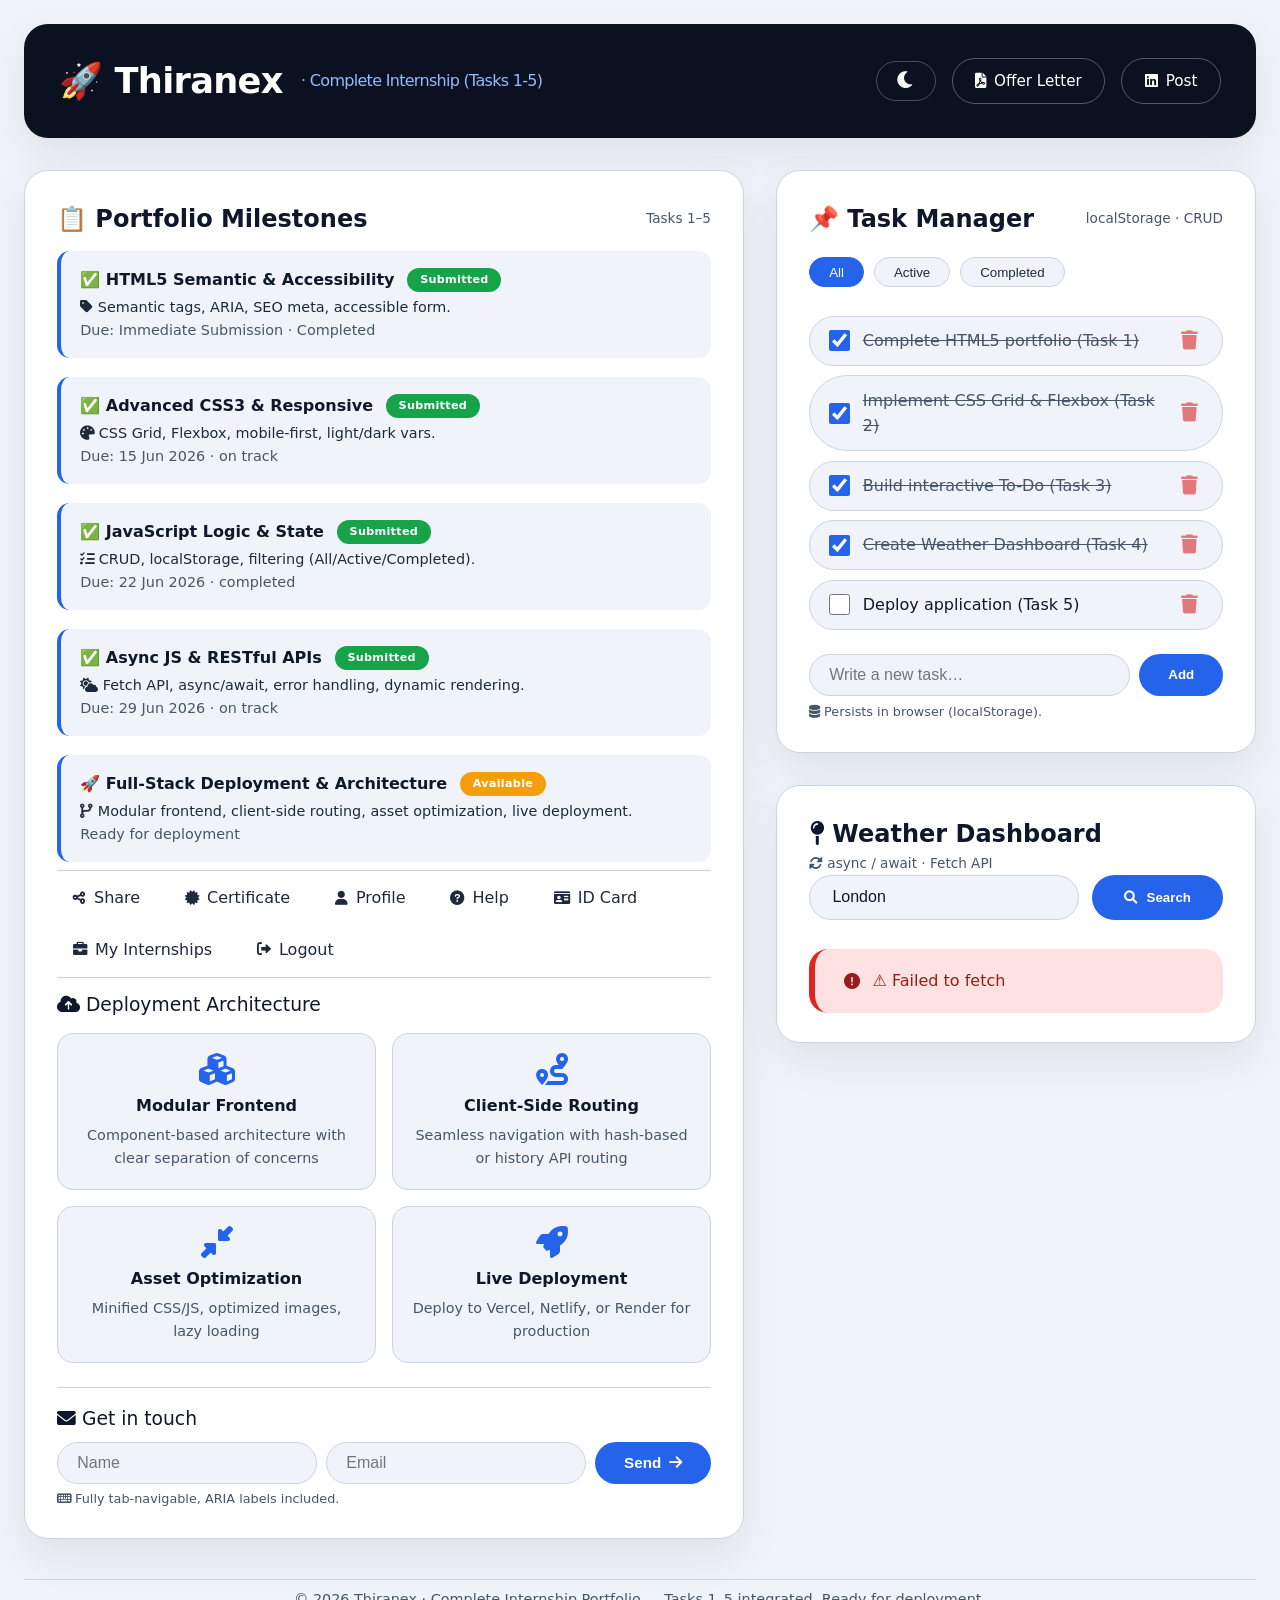
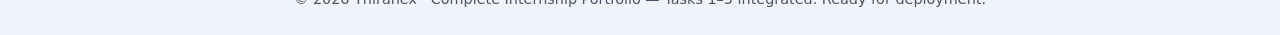
==== commit bfe2d2e2: "Update index.html" ====
--- a/index.html
+++ b/index.html
@@ -1,17 +1,17 @@
 <!DOCTYPE html>
 <html lang="en">
 <head>
-    <meta charset="UTF-8">
-    <meta name="viewport" content="width=device-width, initial-scale=1.0">
-    <title>Thiranex · Full Internship Portfolio</title>
+    <meta charset="UTF-8" />
+    <meta name="viewport" content="width=device-width, initial-scale=1.0" />
+    <title>Thiranex · Complete Internship Portfolio (Tasks 1-5)</title>
 
     <!-- SEO & Accessibility Meta -->
-    <meta name="description" content="Complete Thiranex internship portfolio: HTML5 semantic structure, CSS3 responsive design, JavaScript task manager, and Weather Dashboard with REST API.">
-    <meta name="theme-color" content="#0b1120">
-    <link rel="icon" href="data:image/svg+xml,<svg xmlns='http://www.w3.org/2000/svg' viewBox='0 0 100 100'><text y='.9em' font-size='90'>🧠</text></svg>">
+    <meta name="description" content="Complete Thiranex internship portfolio: HTML5 semantic structure, CSS3 responsive design, JavaScript task manager, Weather Dashboard with REST API, and Full-Stack Deployment ready." />
+    <meta name="theme-color" content="#0b1120" />
+    <link rel="icon" href="data:image/svg+xml,<svg xmlns='http://www.w3.org/2000/svg' viewBox='0 0 100 100'><text y='.9em' font-size='90'>🚀</text></svg>" />
 
     <!-- Font Awesome for icons -->
-    <link rel="stylesheet" href="https://cdnjs.cloudflare.com/ajax/libs/font-awesome/6.0.0-beta3/css/all.min.css">
+    <link rel="stylesheet" href="https://cdnjs.cloudflare.com/ajax/libs/font-awesome/6.0.0-beta3/css/all.min.css" />
 
     <style>
         /* ---------- CSS Variables (light/dark) ---------- */
@@ -31,6 +31,7 @@
             --font: 'Segoe UI', system-ui, -apple-system, sans-serif;
             --danger: #dc2626;
             --success: #16a34a;
+            --warning: #f59e0b;
         }
 
         [data-theme="dark"] {
@@ -216,6 +217,10 @@
             background: var(--danger);
         }
 
+        .badge-available {
+            background: var(--warning);
+        }
+
         /* ---------- Task Manager (Todo) ---------- */
         .task-filters {
             display: flex;
@@ -514,6 +519,75 @@
             transition: 0.15s;
         }
 
+        /* ---------- Navigation Menu ---------- */
+        .nav-menu {
+            display: flex;
+            flex-wrap: wrap;
+            gap: 0.8rem;
+            padding: 0.5rem 0;
+            margin: 0.5rem 0 0.8rem 0;
+            border-top: 1px solid var(--border);
+            border-bottom: 1px solid var(--border);
+        }
+
+        .nav-menu a {
+            color: var(--text-secondary);
+            text-decoration: none;
+            padding: 0.4rem 1rem;
+            border-radius: 2rem;
+            transition: 0.15s;
+            font-weight: 500;
+            display: inline-flex;
+            align-items: center;
+            gap: 0.5rem;
+        }
+
+        .nav-menu a:hover {
+            background: var(--accent-soft);
+            color: var(--accent);
+        }
+
+        .nav-menu a i {
+            font-size: 0.9rem;
+        }
+
+        /* ---------- Deployment Section ---------- */
+        .deployment-grid {
+            display: grid;
+            grid-template-columns: 1fr 1fr;
+            gap: 1rem;
+            margin-top: 0.8rem;
+        }
+
+        @media (max-width: 600px) {
+            .deployment-grid {
+                grid-template-columns: 1fr;
+            }
+        }
+
+        .deployment-item {
+            background: var(--bg-page);
+            border-radius: 1rem;
+            padding: 1.2rem;
+            border: 1px solid var(--border);
+            text-align: center;
+        }
+
+        .deployment-item i {
+            font-size: 2rem;
+            color: var(--accent);
+            margin-bottom: 0.5rem;
+        }
+
+        .deployment-item h4 {
+            margin-bottom: 0.3rem;
+        }
+
+        .deployment-item p {
+            font-size: 0.9rem;
+            color: var(--text-muted);
+        }
+
         /* ---------- Footer ---------- */
         .footer-note {
             grid-column: 1 / -1;
@@ -594,8 +668,8 @@
         <!-- ===== HEADER ===== -->
         <header class="hero" role="banner" aria-label="Main header">
             <h1>
-                <span role="img" aria-hidden="true">🧠</span> Thiranex
-                <small>· Full Stack Internship</small>
+                <span role="img" aria-hidden="true">🚀</span> Thiranex
+                <small>· Complete Internship (Tasks 1-5)</small>
             </h1>
             <div class="hero-actions">
                 <button class="btn-dark-toggle" id="themeToggle" aria-label="Toggle dark mode" title="Switch theme">
@@ -610,11 +684,11 @@
             </div>
         </header>
 
-        <!-- ===== LEFT COLUMN: Portfolio & Weather ===== -->
+        <!-- ===== LEFT COLUMN: Portfolio & Deployment ===== -->
         <section class="card" aria-labelledby="portfolio-heading">
             <h2 id="portfolio-heading" class="flex-between">
                 <span>📋 Portfolio Milestones</span>
-                <span style="font-size:0.85rem; font-weight:400; color:var(--text-muted);">Tasks 1–4</span>
+                <span style="font-size:0.85rem; font-weight:400; color:var(--text-muted);">Tasks 1–5</span>
             </h2>
 
             <div class="completion-grid">
@@ -645,26 +719,76 @@
                 <!-- Task 3 -->
                 <article class="completion-item" aria-label="JavaScript Task Manager">
                     <h4>
-                        <span>📌 JavaScript Logic &amp; State</span>
-                        <span class="badge badge-overdue">Overdue 16d</span>
+                        <span>✅ JavaScript Logic &amp; State</span>
+                        <span class="badge badge-ok">Submitted</span>
                     </h4>
                     <p style="font-size:0.9rem; color:var(--text-secondary);">
                         <i class="fas fa-tasks" aria-hidden="true"></i> CRUD, localStorage, filtering (All/Active/Completed).
-                        <br><span style="color:var(--text-muted);">Due: 22 Jun 2026 · overdue</span>
+                        <br><span style="color:var(--text-muted);">Due: 22 Jun 2026 · completed</span>
                     </p>
                 </article>
 
                 <!-- Task 4 -->
                 <article class="completion-item" aria-label="Weather Dashboard">
                     <h4>
-                        <span>🌤️ Async JS &amp; RESTful APIs</span>
-                        <span class="badge badge-ok">Available</span>
+                        <span>✅ Async JS &amp; RESTful APIs</span>
+                        <span class="badge badge-ok">Submitted</span>
                     </h4>
                     <p style="font-size:0.9rem; color:var(--text-secondary);">
                         <i class="fas fa-cloud-sun" aria-hidden="true"></i> Fetch API, async/await, error handling, dynamic rendering.
-                        <br><span style="color:var(--text-muted);">Due: 29 Jun 2026 · overdue 9d</span>
+                        <br><span style="color:var(--text-muted);">Due: 29 Jun 2026 · on track</span>
                     </p>
                 </article>
+
+                <!-- Task 5 -->
+                <article class="completion-item" aria-label="Full-Stack Deployment">
+                    <h4>
+                        <span>🚀 Full-Stack Deployment &amp; Architecture</span>
+                        <span class="badge badge-available">Available</span>
+                    </h4>
+                    <p style="font-size:0.9rem; color:var(--text-secondary);">
+                        <i class="fas fa-code-branch" aria-hidden="true"></i> Modular frontend, client-side routing, asset optimization, live deployment.
+                        <br><span style="color:var(--text-muted);">Ready for deployment</span>
+                    </p>
+                </article>
+            </div>
+
+            <!-- Navigation Menu (from Task 5) -->
+            <div class="nav-menu" role="navigation" aria-label="Main navigation">
+                <a href="#"><i class="fas fa-share-alt" aria-hidden="true"></i> Share</a>
+                <a href="#"><i class="fas fa-certificate" aria-hidden="true"></i> Certificate</a>
+                <a href="#"><i class="fas fa-user" aria-hidden="true"></i> Profile</a>
+                <a href="#"><i class="fas fa-question-circle" aria-hidden="true"></i> Help</a>
+                <a href="#"><i class="fas fa-id-card" aria-hidden="true"></i> ID Card</a>
+                <a href="#"><i class="fas fa-briefcase" aria-hidden="true"></i> My Internships</a>
+                <a href="#"><i class="fas fa-sign-out-alt" aria-hidden="true"></i> Logout</a>
+            </div>
+
+            <!-- Deployment Architecture -->
+            <h3 style="font-weight:500; margin-top:0.5rem;">
+                <i class="fas fa-cloud-upload-alt" aria-hidden="true"></i> Deployment Architecture
+            </h3>
+            <div class="deployment-grid">
+                <div class="deployment-item">
+                    <i class="fas fa-cubes" aria-hidden="true"></i>
+                    <h4>Modular Frontend</h4>
+                    <p>Component-based architecture with clear separation of concerns</p>
+                </div>
+                <div class="deployment-item">
+                    <i class="fas fa-route" aria-hidden="true"></i>
+                    <h4>Client-Side Routing</h4>
+                    <p>Seamless navigation with hash-based or history API routing</p>
+                </div>
+                <div class="deployment-item">
+                    <i class="fas fa-compress-alt" aria-hidden="true"></i>
+                    <h4>Asset Optimization</h4>
+                    <p>Minified CSS/JS, optimized images, lazy loading</p>
+                </div>
+                <div class="deployment-item">
+                    <i class="fas fa-rocket" aria-hidden="true"></i>
+                    <h4>Live Deployment</h4>
+                    <p>Deploy to Vercel, Netlify, or Render for production</p>
+                </div>
             </div>
 
             <!-- Accessible contact form (semantic) -->
@@ -687,7 +811,7 @@
         <!-- ===== RIGHT COLUMN: Task Manager + Weather ===== -->
         <div style="display:flex; flex-direction:column; gap:2rem;">
 
-            <!-- Task Manager -->
+            <!-- Task Manager (Task 3) -->
             <section class="card" aria-labelledby="todo-heading">
                 <h2 id="todo-heading" class="flex-between">
                     <span>📌 Task Manager</span>
@@ -714,7 +838,7 @@
                 </p>
             </section>
 
-            <!-- Weather Dashboard -->
+            <!-- Weather Dashboard (Task 4) -->
             <section class="card" aria-labelledby="weather-heading">
                 <h2 id="weather-heading" class="flex-between">
                     <span><i class="fas fa-map-pin" aria-hidden="true"></i> Weather Dashboard</span>
@@ -741,7 +865,7 @@
 
         <!-- ===== FOOTER ===== -->
         <footer class="footer-note" role="contentinfo">
-            <p>© 2026 Thiranex · Complete Internship Portfolio — Tasks 1–4 integrated.</p>
+            <p>© 2026 Thiranex · Complete Internship Portfolio — Tasks 1–5 integrated. Ready for deployment.</p>
         </footer>
     </div>
 
@@ -800,9 +924,11 @@
                     } catch (e) { tasks = []; }
                 } else {
                     tasks = [
-                        { id: '1', text: 'Complete HTML5 portfolio', completed: true },
-                        { id: '2', text: 'Implement CSS Grid & Flexbox', completed: true },
-                        { id: '3', text: 'Build interactive To-Do with localStorage', completed: false },
+                        { id: '1', text: 'Complete HTML5 portfolio (Task 1)', completed: true },
+                        { id: '2', text: 'Implement CSS Grid & Flexbox (Task 2)', completed: true },
+                        { id: '3', text: 'Build interactive To-Do (Task 3)', completed: true },
+                        { id: '4', text: 'Create Weather Dashboard (Task 4)', completed: true },
+                        { id: '5', text: 'Deploy application (Task 5)', completed: false },
                     ];
                 }
                 tasks = tasks.map(t => ({ ...t, id: t.id || String(Math.random() + Date.now()) }));
@@ -1081,6 +1207,15 @@
                 });
             }
 
+            // ============================================================
+            // 5. TASK 5: Deployment Ready - Navigation & Architecture Display
+            // ============================================================
+            // The navigation menu and deployment grid are already in the HTML.
+            // This JavaScript section ensures the page is ready for deployment.
+            console.log('🚀 Thiranex Complete Portfolio - Ready for Deployment!');
+            console.log('📦 Tasks 1-5 integrated successfully.');
+            console.log('🌐 Deploy to Vercel, Netlify, or Render for production.');
+
         })();
     </script>
 </body>
